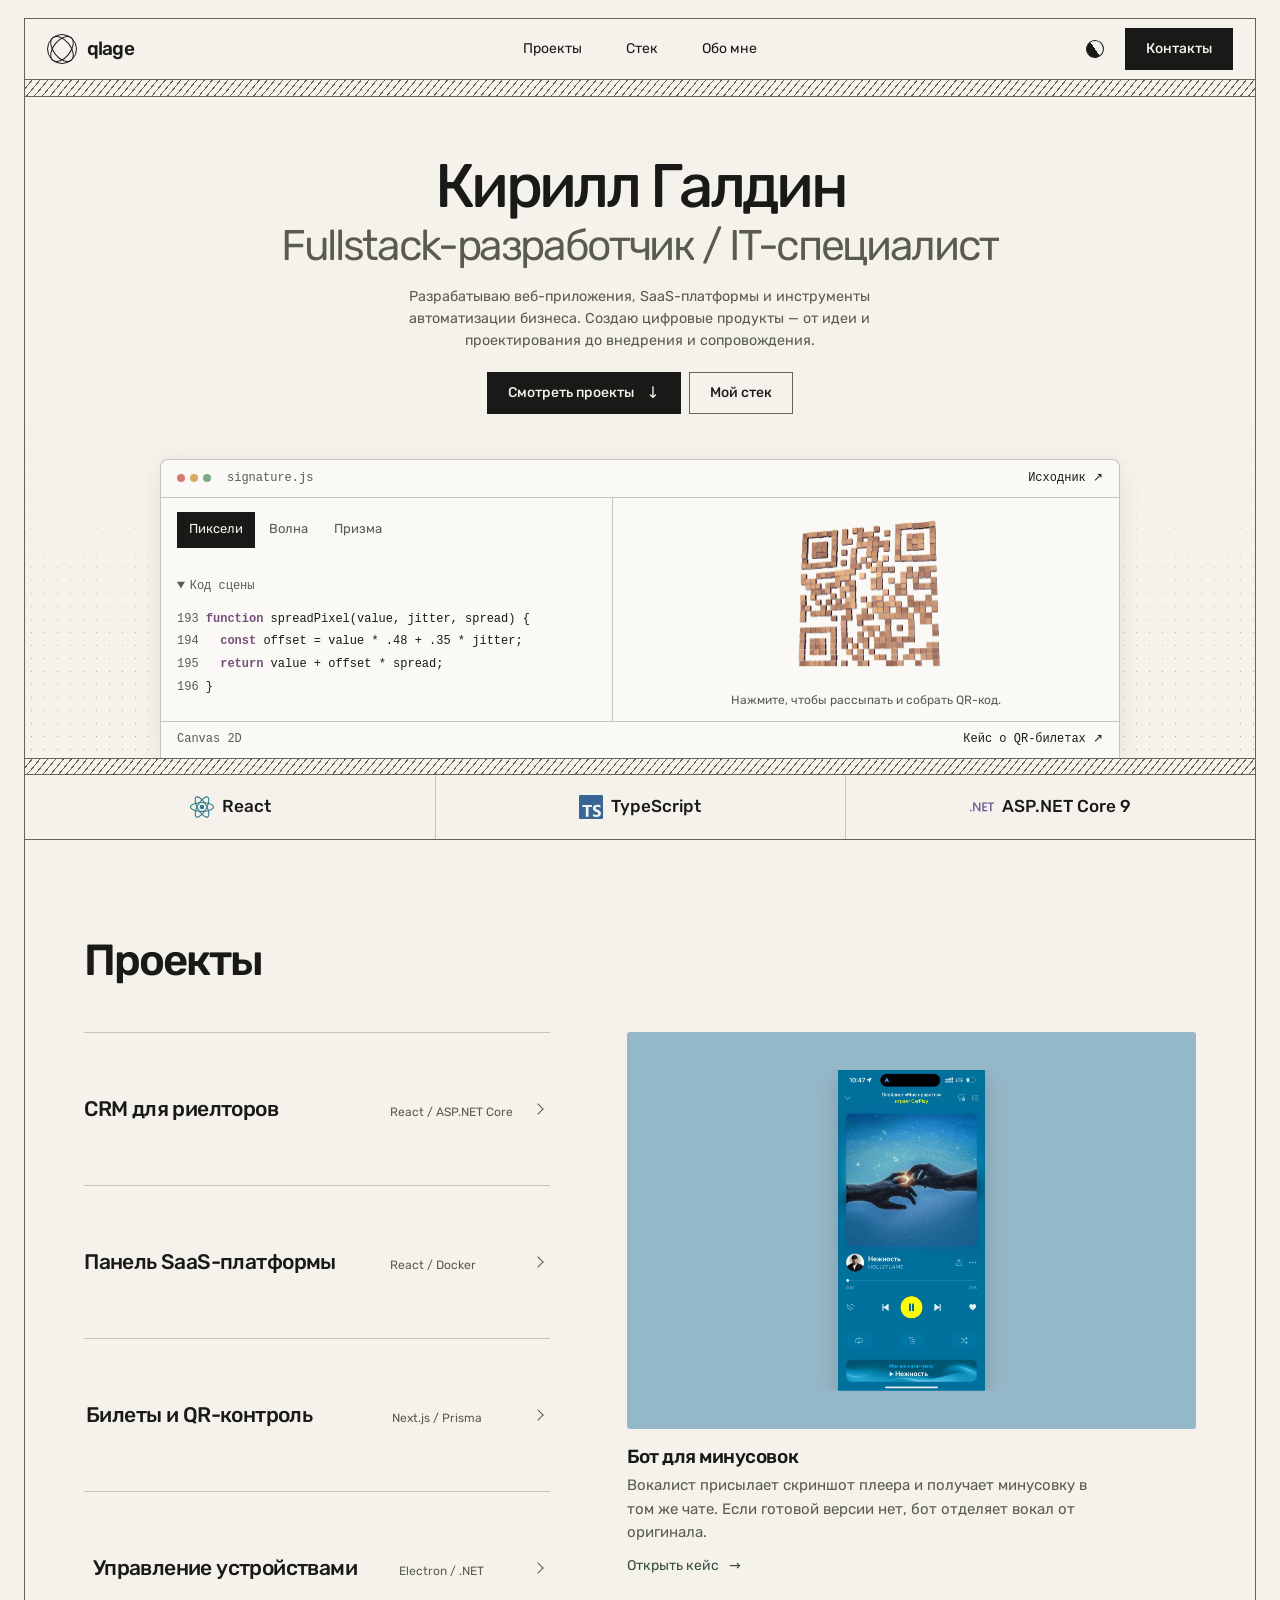
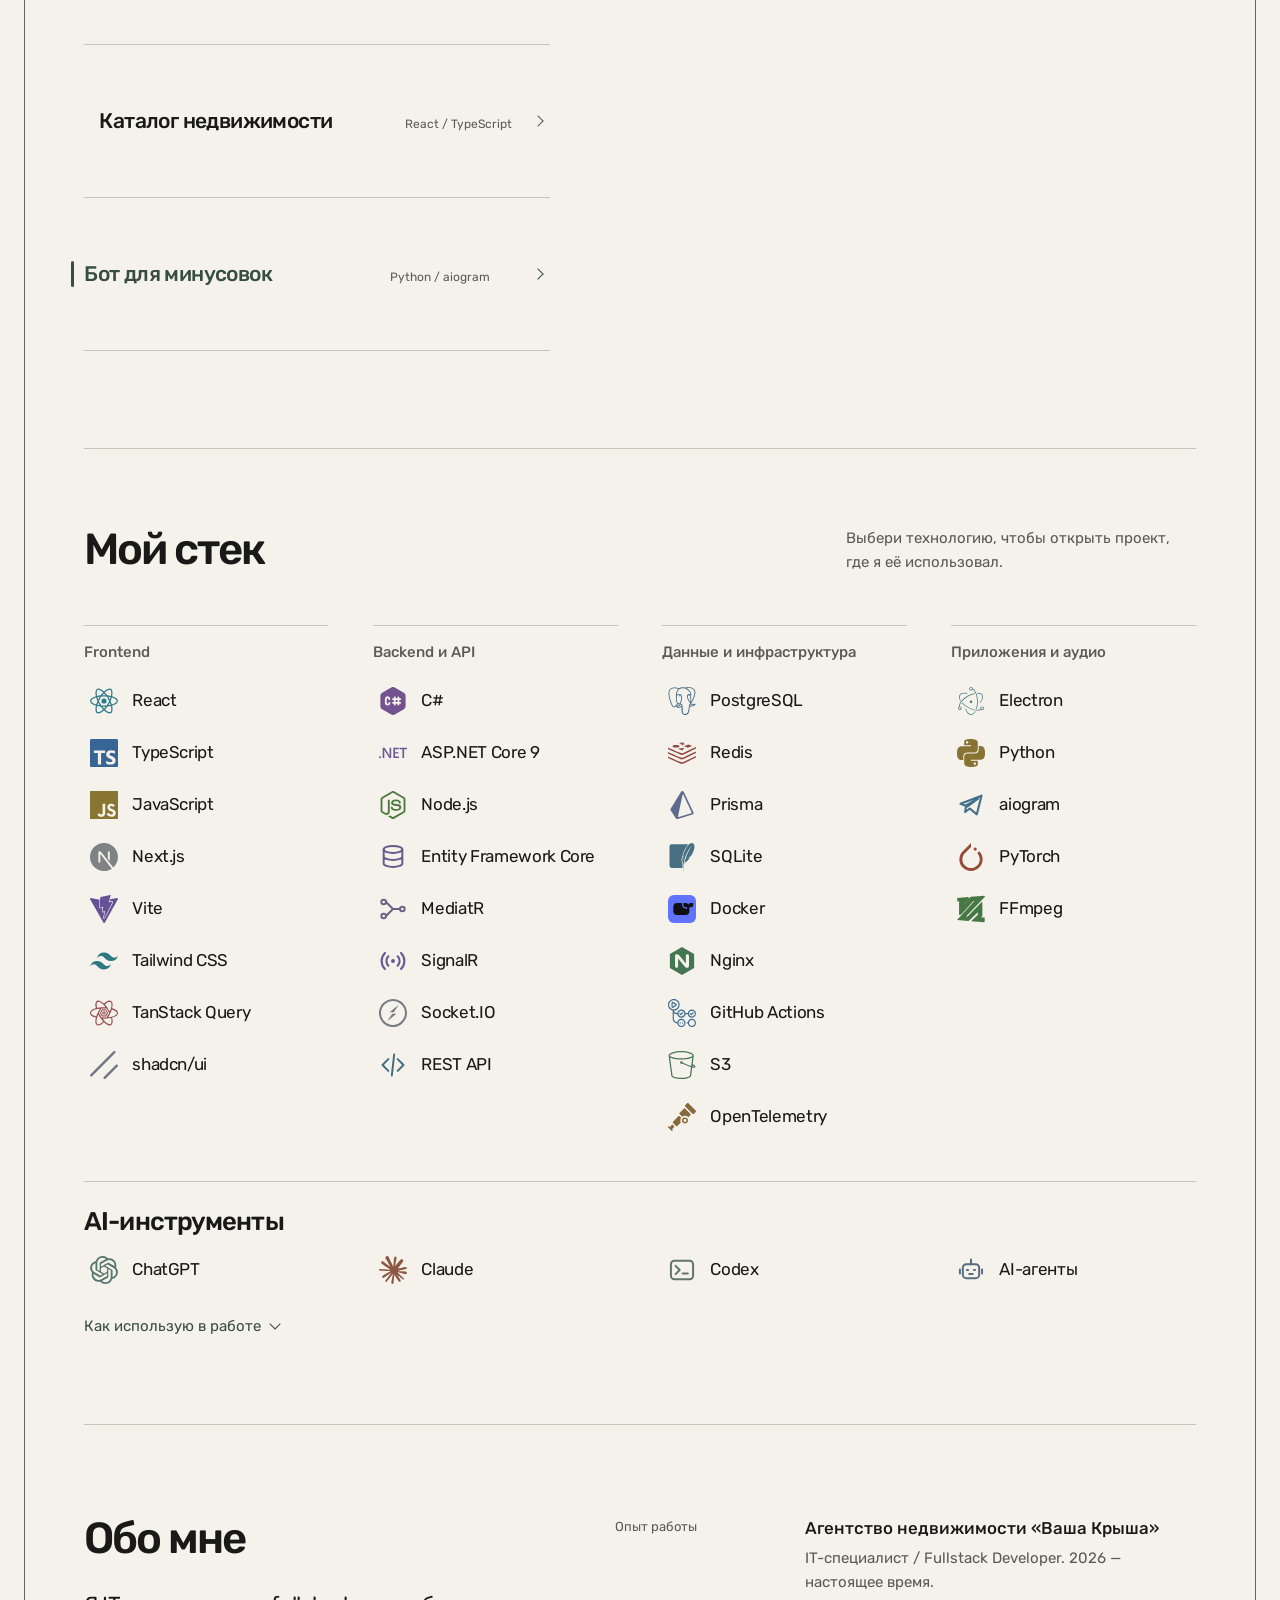
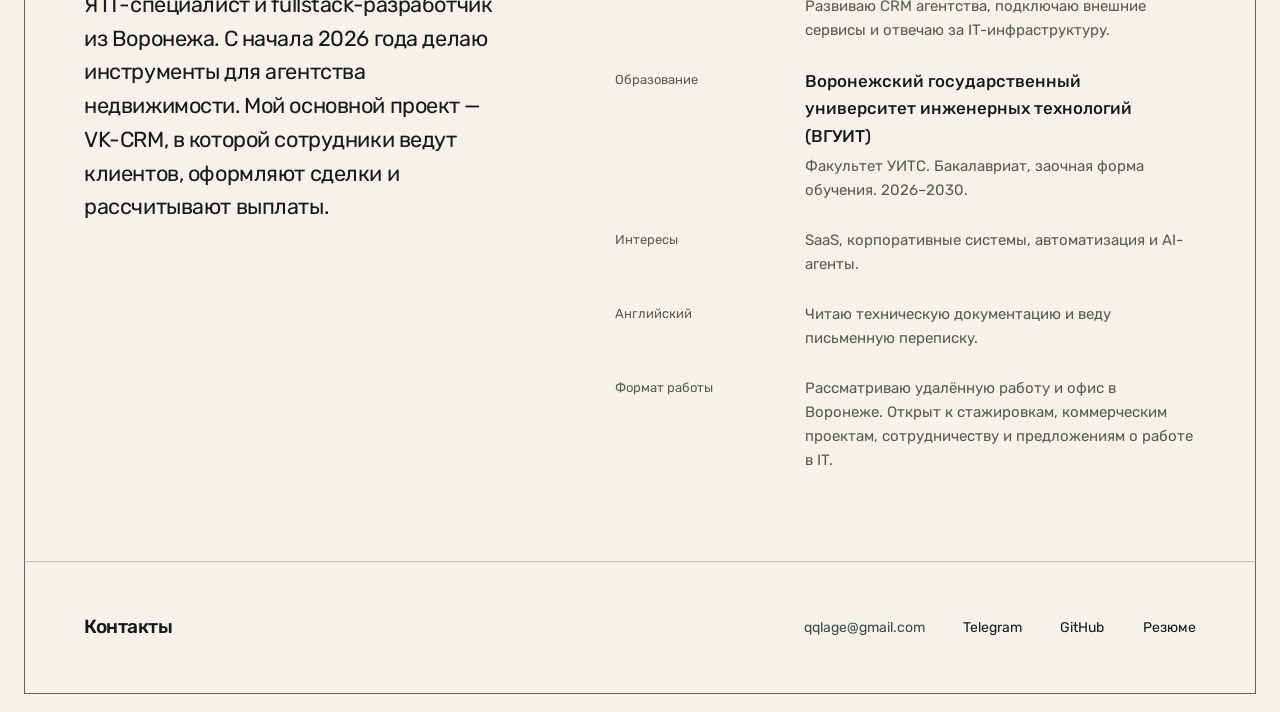
==== index.html @ f6f269d2 "Publish Kirill Galdin's portfolio" ====
<!doctype html>
<html lang="ru">
<head>
  <meta charset="utf-8">
  <meta name="viewport" content="width=device-width,initial-scale=1">
  <meta name="theme-color" content="#f4f2eb">
  <script>try { if (localStorage.getItem('portfolio-theme') === 'dark') document.documentElement.dataset.theme = 'dark'; } catch {}</script>
  <meta name="description" content="Портфолио Кирилла Галдина. Коммерческая SaaS-платформа VK-CRM и ещё пять самостоятельно разработанных проектов.">
  <title>Кирилл Галдин — Fullstack-разработчик / IT-специалист</title>
  <link rel="icon" href="icon.svg?v=13">
  <link rel="preload" href="assets/type/rubik.ttf" as="font" type="font/ttf" crossorigin>
  <link rel="stylesheet" href="design.css?v=27">
  <script defer src="site.js?v=20"></script><script defer src="signature.js?v=10"></script>
</head>
<body data-page="home">
  <a class="skip" href="#main">К содержимому</a>
  <header class="mast wrap">
    <a class="brand" href="index.html" aria-label="На главную — Кирилл Галдин">
      <span class="fold" aria-hidden="true"></span>qlage
    </a>
    <nav aria-label="Основная навигация">
      <a href="#work">Проекты</a>
      <a href="#stack">Стек</a>
      <a href="#resume">Обо мне</a>
    </nav>
    <div class="mast-actions">
      <button class="theme-switch" type="button" aria-label="Тёмная тема" aria-pressed="false" hidden><span aria-hidden="true"></span></button>
      <a class="contact-nav" href="#contact">Контакты</a>
    </div>
  </header>
  <main id="main" class="wrap">
  <header class="portrait">
    <div class="portrait-copy">
      <h1><span class="name-line"><span>Кирилл Галдин</span></span></h1>
      <p class="profession"><span class="title-word">Fullstack-разработчик</span> / <span class="title-word">IT-специалист</span></p>
      <p class="portrait-note">Разрабатываю веб-приложения, SaaS-платформы и инструменты автоматизации бизнеса. Создаю цифровые продукты — от идеи и проектирования до внедрения и сопровождения.</p>
      <div class="intro-links">
        <a class="project-jump" href="#work">Смотреть проекты <span aria-hidden="true">↓</span></a>
        <a class="secondary-jump" href="#stack">Мой стек</a>
      </div>
    </div>
    <div class="scene">
      <div class="editor-bar">
        <span class="window-dots" aria-hidden="true"><i></i><i></i><i></i></span>
        <span class="filename">signature.js</span>
        <a href="signature.js" target="_blank" rel="noopener" aria-label="Открыть исходный файл signature.js в новой вкладке">Исходник ↗</a>
      </div>
      <div class="editor-panes">
        <div class="editor-sidebar">
          <div class="scene-controls" hidden>
            <nav class="scene-options" aria-label="Вариант интерактивной сцены">
              <a href="?scene=pixels" data-scene="pixels">Пиксели</a>
              <a href="?scene=wave" data-scene="wave">Волна</a>
              <a href="?scene=prism" data-scene="prism">Призма</a>
            </nav>
          </div>
          <details class="scene-code"><summary>Код сцены</summary><pre data-fragment="pixels"><code><span class="code-line" data-line="193"><b>function</b> spreadPixel(value, jitter, spread) {</span><span class="code-line" data-line="194">  <b>const</b> offset = value * .48 + .35 * jitter;</span><span class="code-line" data-line="195">  <b>return</b> value + offset * spread;</span><span class="code-line" data-line="196">}</span></code></pre><pre data-fragment="wave" hidden><code><span class="code-line" data-line="110"><b>function</b> waveHeight(u, v, phase) {</span><span class="code-line" data-line="111">  <b>const</b> swell = Math.sin(4.2*u - 2.6*v + phase*5.2);</span><span class="code-line" data-line="112">  <b>const</b> crest = Math.cos(6*u + 2.7*v - phase*3.4);</span><span class="code-line" data-line="113">  <b>return</b> .42*swell + .24*crest*(1-u*u) + u*.1;</span><span class="code-line" data-line="114">}</span></code></pre><pre data-fragment="prism" hidden><code><span class="code-line" data-line="62"><b>function</b> tubeRadius(a, b) {</span><span class="code-line" data-line="63">  <b>const</b> ripple = Math.cos(3 * a + b);</span><span class="code-line" data-line="64">  <b>return</b> .34 + .035 * ripple;</span><span class="code-line" data-line="65">}</span></code></pre></details>
        </div>
        <div class="stage-pane">
          <div class="signature">
            <img class="scene-still" src="assets/pixels-still.png" alt="Пиксельный QR-код профиля qlage на GitHub">
            <canvas tabindex="0" role="group" aria-label="Интерактивный QR-код профиля qlage" aria-describedby="scene-hint scene-keys"></canvas>
          </div>
          <p class="scene-hint" id="scene-hint" hidden aria-live="polite"></p>
          <span class="visually-hidden" id="scene-keys">Стрелки вращают форму. Пробел запускает эффект выбранной сцены. Home возвращает исходный вид.</span>
        </div>
      </div>
      <div class="editor-foot"><span>Canvas 2D</span><a class="scene-case" href="case-forum.html">Кейс о QR-билетах ↗</a></div>
    </div>
    <div class="primary-stack"><ul class="tech-inline" aria-label="Основной стек"><li><svg class="tech-mark" aria-hidden="true" focusable="false" width="24" height="24" xmlns="http://www.w3.org/2000/svg" viewBox="0 0 24 24" fill="#6EDBF3"><path d="M14.23 12.004a2.236 2.236 0 0 1-2.235 2.236 2.236 2.236 0 0 1-2.236-2.236 2.236 2.236 0 0 1 2.235-2.236 2.236 2.236 0 0 1 2.236 2.236zm2.648-10.69c-1.346 0-3.107.96-4.888 2.622-1.78-1.653-3.542-2.602-4.887-2.602-.41 0-.783.093-1.106.278-1.375.793-1.683 3.264-.973 6.365C1.98 8.917 0 10.42 0 12.004c0 1.59 1.99 3.097 5.043 4.03-.704 3.113-.39 5.588.988 6.38.32.187.69.275 1.102.275 1.345 0 3.107-.96 4.888-2.624 1.78 1.654 3.542 2.603 4.887 2.603.41 0 .783-.09 1.106-.275 1.374-.792 1.683-3.263.973-6.365C22.02 15.096 24 13.59 24 12.004c0-1.59-1.99-3.097-5.043-4.032.704-3.11.39-5.587-.988-6.38-.318-.184-.688-.277-1.092-.278zm-.005 1.09v.006c.225 0 .406.044.558.127.666.382.955 1.835.73 3.704-.054.46-.142.945-.25 1.44-.96-.236-2.006-.417-3.107-.534-.66-.905-1.345-1.727-2.035-2.447 1.592-1.48 3.087-2.292 4.105-2.295zm-9.77.02c1.012 0 2.514.808 4.11 2.28-.686.72-1.37 1.537-2.02 2.442-1.107.117-2.154.298-3.113.538-.112-.49-.195-.964-.254-1.42-.23-1.868.054-3.32.714-3.707.19-.09.4-.127.563-.132zm4.882 3.05c.455.468.91.992 1.36 1.564-.44-.02-.89-.034-1.345-.034-.46 0-.915.01-1.36.034.44-.572.895-1.096 1.345-1.565zM12 8.1c.74 0 1.477.034 2.202.093.406.582.802 1.203 1.183 1.86.372.64.71 1.29 1.018 1.946-.308.655-.646 1.31-1.013 1.95-.38.66-.773 1.288-1.18 1.87-.728.063-1.466.098-2.21.098-.74 0-1.477-.035-2.202-.093-.406-.582-.802-1.204-1.183-1.86-.372-.64-.71-1.29-1.018-1.946.303-.657.646-1.313 1.013-1.954.38-.66.773-1.286 1.18-1.868.728-.064 1.466-.098 2.21-.098zm-3.635.254c-.24.377-.48.763-.704 1.16-.225.39-.435.782-.635 1.174-.265-.656-.49-1.31-.676-1.947.64-.15 1.315-.283 2.015-.386zm7.26 0c.695.103 1.365.23 2.006.387-.18.632-.405 1.282-.66 1.933-.2-.39-.41-.783-.64-1.174-.225-.392-.465-.774-.705-1.146zm3.063.675c.484.15.944.317 1.375.498 1.732.74 2.852 1.708 2.852 2.476-.005.768-1.125 1.74-2.857 2.475-.42.18-.88.342-1.355.493-.28-.958-.646-1.956-1.1-2.98.45-1.017.81-2.01 1.085-2.964zm-13.395.004c.278.96.645 1.957 1.1 2.98-.45 1.017-.812 2.01-1.086 2.964-.484-.15-.944-.318-1.37-.5-1.732-.737-2.852-1.706-2.852-2.474 0-.768 1.12-1.742 2.852-2.476.42-.18.88-.342 1.356-.494zm11.678 4.28c.265.657.49 1.312.676 1.948-.64.157-1.316.29-2.016.39.24-.375.48-.762.705-1.158.225-.39.435-.788.636-1.18zm-9.945.02c.2.392.41.783.64 1.175.23.39.465.772.705 1.143-.695-.102-1.365-.23-2.006-.386.18-.63.406-1.282.66-1.933zM17.92 16.32c.112.493.2.968.254 1.423.23 1.868-.054 3.32-.714 3.708-.147.09-.338.128-.563.128-1.012 0-2.514-.807-4.11-2.28.686-.72 1.37-1.536 2.02-2.44 1.107-.118 2.154-.3 3.113-.54zm-11.83.01c.96.234 2.006.415 3.107.532.66.905 1.345 1.727 2.035 2.446-1.595 1.483-3.092 2.295-4.11 2.295-.22-.005-.406-.05-.553-.132-.666-.38-.955-1.834-.73-3.703.054-.46.142-.944.25-1.438zm4.56.64c.44.02.89.034 1.345.034.46 0 .915-.01 1.36-.034-.44.572-.895 1.095-1.345 1.565-.455-.47-.91-.993-1.36-1.565z"/></svg><span class="tech-name">React</span></li><li><svg class="tech-mark" aria-hidden="true" focusable="false" width="24" height="24" xmlns="http://www.w3.org/2000/svg" viewBox="0 0 24 24" fill="#75B8FF"><path d="M1.125 0C.502 0 0 .502 0 1.125v21.75C0 23.498.502 24 1.125 24h21.75c.623 0 1.125-.502 1.125-1.125V1.125C24 .502 23.498 0 22.875 0zm17.363 9.75c.612 0 1.154.037 1.627.111a6.38 6.38 0 0 1 1.306.34v2.458a3.95 3.95 0 0 0-.643-.361 5.093 5.093 0 0 0-.717-.26 5.453 5.453 0 0 0-1.426-.2c-.3 0-.573.028-.819.086a2.1 2.1 0 0 0-.623.242c-.17.104-.3.229-.393.374a.888.888 0 0 0-.14.49c0 .196.053.373.156.529.104.156.252.304.443.444s.423.276.696.41c.273.135.582.274.926.416.47.197.892.407 1.266.628.374.222.695.473.963.753.268.279.472.598.614.957.142.359.214.776.214 1.253 0 .657-.125 1.21-.373 1.656a3.033 3.033 0 0 1-1.012 1.085 4.38 4.38 0 0 1-1.487.596c-.566.12-1.163.18-1.79.18a9.916 9.916 0 0 1-1.84-.164 5.544 5.544 0 0 1-1.512-.493v-2.63a5.033 5.033 0 0 0 3.237 1.2c.333 0 .624-.03.872-.09.249-.06.456-.144.623-.25.166-.108.29-.234.373-.38a1.023 1.023 0 0 0-.074-1.089 2.12 2.12 0 0 0-.537-.5 5.597 5.597 0 0 0-.807-.444 27.72 27.72 0 0 0-1.007-.436c-.918-.383-1.602-.852-2.053-1.405-.45-.553-.676-1.222-.676-2.005 0-.614.123-1.141.369-1.582.246-.441.58-.804 1.004-1.089a4.494 4.494 0 0 1 1.47-.629 7.536 7.536 0 0 1 1.77-.201zm-15.113.188h9.563v2.166H9.506v9.646H6.789v-9.646H3.375z"/></svg><span class="tech-name">Type<wbr>Script</span></li><li><svg class="tech-mark" aria-hidden="true" focusable="false" width="24" height="24" xmlns="http://www.w3.org/2000/svg" viewBox="0 0 24 24" fill="#BEA8FF"><path d="M24 8.77h-2.468v7.565h-1.425V8.77h-2.462V7.53H24zm-6.852 7.565h-4.821V7.53h4.63v1.24h-3.205v2.494h2.953v1.234h-2.953v2.604h3.396zm-6.708 0H8.882L4.78 9.863a2.896 2.896 0 0 1-.258-.51h-.036c.032.189.048.592.048 1.21v5.772H3.157V7.53h1.659l3.965 6.32c.167.261.275.442.323.54h.024c-.04-.233-.06-.629-.06-1.185V7.529h1.372zm-8.703-.693a.868.829 0 0 1-.869.829.868.829 0 0 1-.868-.83.868.829 0 0 1 .868-.828.868.829 0 0 1 .869.829Z"/></svg><span class="tech-name">ASP.NET Core 9</span></li></ul></div>
  </header>

  <section class="collection" id="work" aria-labelledby="catalog-title">
    <h2 id="catalog-title" data-enter="heading">Проекты</h2>
    <div class="project-index">
      <ul class="entries"><li data-enter="project">
      <a class="entry" href="case-crm.html" data-key="crm">
        <span class="entry-thumb theme-crm"><img loading="lazy" src="assets/crm-deals.png" alt=""></span>
        <span class="entry-name"><strong>CRM для риелторов</strong><small>React / ASP.NET Core</small></span>
        <i class="go" aria-hidden="true"></i>
        <span class="entry-result">Около 30 сотрудников ведут клиентов и сделки в CRM. Из более чем 20 рабочих таблиц вне системы остались две.</span>
      </a>
    </li><li data-enter="project">
      <a class="entry" href="case-admin.html" data-key="admin">
        <span class="entry-thumb theme-admin"><img loading="lazy" src="assets/admin-overview.jpg" alt=""></span>
        <span class="entry-name"><strong>Панель SaaS-платформы</strong><small>React / Docker</small></span>
        <i class="go" aria-hidden="true"></i>
        <span class="entry-result">Перевёл агентство с выделенного сервера на общую CRM. У администратора сохранились профиль, права и оформление компании.</span>
      </a>
    </li><li data-enter="project">
      <a class="entry" href="case-forum.html" data-key="forum">
        <span class="entry-thumb theme-forum"><img loading="lazy" src="assets/forum-tickets.jpg" alt=""></span>
        <span class="entry-name"><strong>Билеты и QR-контроль</strong><small>Next.js / Prisma</small></span>
        <i class="go" aria-hidden="true"></i>
        <span class="entry-result">Оплата в существующем магазине даёт гостю QR-билет. При повторном проходе организатор видит, что билет уже использован.</span>
      </a>
    </li><li data-enter="project">
      <a class="entry" href="case-racs.html" data-key="racs">
        <span class="entry-thumb theme-racs"><img loading="lazy" src="assets/racs-dashboard.jpg" alt=""></span>
        <span class="entry-name"><strong>Управление устройствами</strong><small>Electron / .NET</small></span>
        <i class="go" aria-hidden="true"></i>
        <span class="entry-result">Сотруднику подключается общий диск филиала, руководителю — ещё и папка руководителей. Администратор задаёт доступы для всего филиала в одной панели.</span>
      </a>
    </li><li data-enter="project">
      <a class="entry" href="case-estate.html" data-key="estate">
        <span class="entry-thumb theme-estate"><img loading="lazy" src="assets/estate.png" alt=""></span>
        <span class="entry-name"><strong>Каталог недвижимости</strong><small>React / TypeScript</small></span>
        <i class="go" aria-hidden="true"></i>
        <span class="entry-result">Раньше контактная форма не сохраняла обращения. Теперь у агентства есть журнал заявок с сайта, включая те, которые CRM временно не смогла принять.</span>
      </a>
    </li><li data-enter="project">
      <a class="entry" href="case-music.html" data-key="music">
        <span class="entry-thumb theme-music"><img loading="lazy" src="assets/music-input.jpg" alt=""></span>
        <span class="entry-name"><strong>Бот для минусовок</strong><small>Python / aiogram</small></span>
        <i class="go" aria-hidden="true"></i>
        <span class="entry-result">Вокалист присылает скриншот плеера и получает минусовку в том же чате. Если готовой версии нет, бот отделяет вокал от оригинала.</span>
      </a>
    </li></ul>
      <div class="sample-stack" data-enter="preview"><a class="sample theme-crm" data-preview="crm" href="case-crm.html"
            aria-label="Открыть кейс CRM для риелторов">
            <span class="sample-art"><img loading="lazy" src="assets/crm-deals.png" alt="Воронка сделок"></span>
            <strong class="sample-name">CRM для риелторов</strong>
            <span class="sample-caption">Около 30 сотрудников ведут клиентов и сделки в CRM. Из более чем 20 рабочих таблиц вне системы остались две.</span>
            <span class="sample-link">Открыть кейс <span aria-hidden="true">→</span></span>
          </a><a class="sample theme-admin" data-preview="admin" href="case-admin.html"
            aria-label="Открыть кейс Панель SaaS-платформы" hidden>
            <span class="sample-art"><img loading="lazy" src="assets/admin-overview.jpg" alt="Обзор платформы"></span>
            <strong class="sample-name">Панель SaaS-платформы</strong>
            <span class="sample-caption">Перевёл агентство с выделенного сервера на общую CRM. У администратора сохранились профиль, права и оформление компании.</span>
            <span class="sample-link">Открыть кейс <span aria-hidden="true">→</span></span>
          </a><a class="sample theme-forum" data-preview="forum" href="case-forum.html"
            aria-label="Открыть кейс Билеты и QR-контроль" hidden>
            <span class="sample-art"><img loading="lazy" src="assets/forum-tickets.jpg" alt="Список билетов"></span>
            <strong class="sample-name">Билеты и QR-контроль</strong>
            <span class="sample-caption">Оплата в существующем магазине даёт гостю QR-билет. При повторном проходе организатор видит, что билет уже использован.</span>
            <span class="sample-link">Открыть кейс <span aria-hidden="true">→</span></span>
          </a><a class="sample theme-racs" data-preview="racs" href="case-racs.html"
            aria-label="Открыть кейс Управление устройствами" hidden>
            <span class="sample-art"><img loading="lazy" src="assets/racs-dashboard.jpg" alt="Панель устройств"></span>
            <strong class="sample-name">Управление устройствами</strong>
            <span class="sample-caption">Сотруднику подключается общий диск филиала, руководителю — ещё и папка руководителей. Администратор задаёт доступы для всего филиала в одной панели.</span>
            <span class="sample-link">Открыть кейс <span aria-hidden="true">→</span></span>
          </a><a class="sample theme-estate" data-preview="estate" href="case-estate.html"
            aria-label="Открыть кейс Каталог недвижимости" hidden>
            <span class="sample-art"><img loading="lazy" src="assets/estate.png" alt="Главная и каталог"></span>
            <strong class="sample-name">Каталог недвижимости</strong>
            <span class="sample-caption">Раньше контактная форма не сохраняла обращения. Теперь у агентства есть журнал заявок с сайта, включая те, которые CRM временно не смогла принять.</span>
            <span class="sample-link">Открыть кейс <span aria-hidden="true">→</span></span>
          </a><a class="sample theme-music" data-preview="music" href="case-music.html"
            aria-label="Открыть кейс Бот для минусовок" hidden>
            <span class="sample-art"><img loading="lazy" src="assets/music-input.jpg" alt="Исходный скриншот для распознавания трека"></span>
            <strong class="sample-name">Бот для минусовок</strong>
            <span class="sample-caption">Вокалист присылает скриншот плеера и получает минусовку в том же чате. Если готовой версии нет, бот отделяет вокал от оригинала.</span>
            <span class="sample-link">Открыть кейс <span aria-hidden="true">→</span></span>
          </a></div>
    </div>
  </section>
  <section class="stack-section" id="stack" aria-labelledby="stack-title">
      <header class="stack-heading"><h2 id="stack-title" data-enter="heading">Мой стек</h2>
        <p>Выбери технологию, чтобы открыть проект, где я её использовал.</p></header>
      <div class="stack-groups"><div class="stack-group"><h3>Frontend</h3><ul><li><a href="case-crm.html" aria-label="React — CRM для риелторов"><svg class="tech-mark" aria-hidden="true" focusable="false" width="24" height="24" xmlns="http://www.w3.org/2000/svg" viewBox="0 0 24 24" fill="#6EDBF3"><path d="M14.23 12.004a2.236 2.236 0 0 1-2.235 2.236 2.236 2.236 0 0 1-2.236-2.236 2.236 2.236 0 0 1 2.235-2.236 2.236 2.236 0 0 1 2.236 2.236zm2.648-10.69c-1.346 0-3.107.96-4.888 2.622-1.78-1.653-3.542-2.602-4.887-2.602-.41 0-.783.093-1.106.278-1.375.793-1.683 3.264-.973 6.365C1.98 8.917 0 10.42 0 12.004c0 1.59 1.99 3.097 5.043 4.03-.704 3.113-.39 5.588.988 6.38.32.187.69.275 1.102.275 1.345 0 3.107-.96 4.888-2.624 1.78 1.654 3.542 2.603 4.887 2.603.41 0 .783-.09 1.106-.275 1.374-.792 1.683-3.263.973-6.365C22.02 15.096 24 13.59 24 12.004c0-1.59-1.99-3.097-5.043-4.032.704-3.11.39-5.587-.988-6.38-.318-.184-.688-.277-1.092-.278zm-.005 1.09v.006c.225 0 .406.044.558.127.666.382.955 1.835.73 3.704-.054.46-.142.945-.25 1.44-.96-.236-2.006-.417-3.107-.534-.66-.905-1.345-1.727-2.035-2.447 1.592-1.48 3.087-2.292 4.105-2.295zm-9.77.02c1.012 0 2.514.808 4.11 2.28-.686.72-1.37 1.537-2.02 2.442-1.107.117-2.154.298-3.113.538-.112-.49-.195-.964-.254-1.42-.23-1.868.054-3.32.714-3.707.19-.09.4-.127.563-.132zm4.882 3.05c.455.468.91.992 1.36 1.564-.44-.02-.89-.034-1.345-.034-.46 0-.915.01-1.36.034.44-.572.895-1.096 1.345-1.565zM12 8.1c.74 0 1.477.034 2.202.093.406.582.802 1.203 1.183 1.86.372.64.71 1.29 1.018 1.946-.308.655-.646 1.31-1.013 1.95-.38.66-.773 1.288-1.18 1.87-.728.063-1.466.098-2.21.098-.74 0-1.477-.035-2.202-.093-.406-.582-.802-1.204-1.183-1.86-.372-.64-.71-1.29-1.018-1.946.303-.657.646-1.313 1.013-1.954.38-.66.773-1.286 1.18-1.868.728-.064 1.466-.098 2.21-.098zm-3.635.254c-.24.377-.48.763-.704 1.16-.225.39-.435.782-.635 1.174-.265-.656-.49-1.31-.676-1.947.64-.15 1.315-.283 2.015-.386zm7.26 0c.695.103 1.365.23 2.006.387-.18.632-.405 1.282-.66 1.933-.2-.39-.41-.783-.64-1.174-.225-.392-.465-.774-.705-1.146zm3.063.675c.484.15.944.317 1.375.498 1.732.74 2.852 1.708 2.852 2.476-.005.768-1.125 1.74-2.857 2.475-.42.18-.88.342-1.355.493-.28-.958-.646-1.956-1.1-2.98.45-1.017.81-2.01 1.085-2.964zm-13.395.004c.278.96.645 1.957 1.1 2.98-.45 1.017-.812 2.01-1.086 2.964-.484-.15-.944-.318-1.37-.5-1.732-.737-2.852-1.706-2.852-2.474 0-.768 1.12-1.742 2.852-2.476.42-.18.88-.342 1.356-.494zm11.678 4.28c.265.657.49 1.312.676 1.948-.64.157-1.316.29-2.016.39.24-.375.48-.762.705-1.158.225-.39.435-.788.636-1.18zm-9.945.02c.2.392.41.783.64 1.175.23.39.465.772.705 1.143-.695-.102-1.365-.23-2.006-.386.18-.63.406-1.282.66-1.933zM17.92 16.32c.112.493.2.968.254 1.423.23 1.868-.054 3.32-.714 3.708-.147.09-.338.128-.563.128-1.012 0-2.514-.807-4.11-2.28.686-.72 1.37-1.536 2.02-2.44 1.107-.118 2.154-.3 3.113-.54zm-11.83.01c.96.234 2.006.415 3.107.532.66.905 1.345 1.727 2.035 2.446-1.595 1.483-3.092 2.295-4.11 2.295-.22-.005-.406-.05-.553-.132-.666-.38-.955-1.834-.73-3.703.054-.46.142-.944.25-1.438zm4.56.64c.44.02.89.034 1.345.034.46 0 .915-.01 1.36-.034-.44.572-.895 1.095-1.345 1.565-.455-.47-.91-.993-1.36-1.565z"/></svg><span class="tech-name">React</span><span class="tech-example" aria-hidden="true">CRM для риелторов →</span></a></li><li><a href="case-estate.html" aria-label="TypeScript — Каталог недвижимости"><svg class="tech-mark" aria-hidden="true" focusable="false" width="24" height="24" xmlns="http://www.w3.org/2000/svg" viewBox="0 0 24 24" fill="#75B8FF"><path d="M1.125 0C.502 0 0 .502 0 1.125v21.75C0 23.498.502 24 1.125 24h21.75c.623 0 1.125-.502 1.125-1.125V1.125C24 .502 23.498 0 22.875 0zm17.363 9.75c.612 0 1.154.037 1.627.111a6.38 6.38 0 0 1 1.306.34v2.458a3.95 3.95 0 0 0-.643-.361 5.093 5.093 0 0 0-.717-.26 5.453 5.453 0 0 0-1.426-.2c-.3 0-.573.028-.819.086a2.1 2.1 0 0 0-.623.242c-.17.104-.3.229-.393.374a.888.888 0 0 0-.14.49c0 .196.053.373.156.529.104.156.252.304.443.444s.423.276.696.41c.273.135.582.274.926.416.47.197.892.407 1.266.628.374.222.695.473.963.753.268.279.472.598.614.957.142.359.214.776.214 1.253 0 .657-.125 1.21-.373 1.656a3.033 3.033 0 0 1-1.012 1.085 4.38 4.38 0 0 1-1.487.596c-.566.12-1.163.18-1.79.18a9.916 9.916 0 0 1-1.84-.164 5.544 5.544 0 0 1-1.512-.493v-2.63a5.033 5.033 0 0 0 3.237 1.2c.333 0 .624-.03.872-.09.249-.06.456-.144.623-.25.166-.108.29-.234.373-.38a1.023 1.023 0 0 0-.074-1.089 2.12 2.12 0 0 0-.537-.5 5.597 5.597 0 0 0-.807-.444 27.72 27.72 0 0 0-1.007-.436c-.918-.383-1.602-.852-2.053-1.405-.45-.553-.676-1.222-.676-2.005 0-.614.123-1.141.369-1.582.246-.441.58-.804 1.004-1.089a4.494 4.494 0 0 1 1.47-.629 7.536 7.536 0 0 1 1.77-.201zm-15.113.188h9.563v2.166H9.506v9.646H6.789v-9.646H3.375z"/></svg><span class="tech-name">Type<wbr>Script</span><span class="tech-example" aria-hidden="true">Каталог недвижимости →</span></a></li><li><a href="case-estate.html" aria-label="JavaScript — Каталог недвижимости"><svg class="tech-mark" aria-hidden="true" focusable="false" width="24" height="24" xmlns="http://www.w3.org/2000/svg" viewBox="0 0 24 24" fill="#F6D875"><path d="M0 0h24v24H0V0zm22.034 18.276c-.175-1.095-.888-2.015-3.003-2.873-.736-.345-1.554-.585-1.797-1.14-.091-.33-.105-.51-.046-.705.15-.646.915-.84 1.515-.66.39.12.75.42.976.9 1.034-.676 1.034-.676 1.755-1.125-.27-.42-.404-.601-.586-.78-.63-.705-1.469-1.065-2.834-1.034l-.705.089c-.676.165-1.32.525-1.71 1.005-1.14 1.291-.811 3.541.569 4.471 1.365 1.02 3.361 1.244 3.616 2.205.24 1.17-.87 1.545-1.966 1.41-.811-.18-1.26-.586-1.755-1.336l-1.83 1.051c.21.48.45.689.81 1.109 1.74 1.756 6.09 1.666 6.871-1.004.029-.09.24-.705.074-1.65l.046.067zm-8.983-7.245h-2.248c0 1.938-.009 3.864-.009 5.805 0 1.232.063 2.363-.138 2.711-.33.689-1.18.601-1.566.48-.396-.196-.597-.466-.83-.855-.063-.105-.11-.196-.127-.196l-1.825 1.125c.305.63.75 1.172 1.324 1.517.855.51 2.004.675 3.207.405.783-.226 1.458-.691 1.811-1.411.51-.93.402-2.07.397-3.346.012-2.054 0-4.109 0-6.179l.004-.056z"/></svg><span class="tech-name">Java<wbr>Script</span><span class="tech-example" aria-hidden="true">Каталог недвижимости →</span></a></li><li><a href="case-forum.html" aria-label="Next.js — Билеты и QR-контроль"><svg class="tech-mark" aria-hidden="true" focusable="false" width="24" height="24" xmlns="http://www.w3.org/2000/svg" viewBox="0 0 24 24" fill="#ECF1F4"><path d="M18.665 21.978C16.758 23.255 14.465 24 12 24 5.377 24 0 18.623 0 12S5.377 0 12 0s12 5.377 12 12c0 3.583-1.574 6.801-4.067 9.001L9.219 7.2H7.2v9.596h1.615V9.251l9.85 12.727Zm-3.332-8.533 1.6 2.061V7.2h-1.6v6.245Z"/></svg><span class="tech-name">Next.js</span><span class="tech-example" aria-hidden="true">Билеты и QR-контроль →</span></a></li><li><a href="case-estate.html" aria-label="Vite — Каталог недвижимости"><svg class="tech-mark" aria-hidden="true" focusable="false" width="24" height="24" xmlns="http://www.w3.org/2000/svg" viewBox="0 0 24 24" fill="#B69AFF"><path d="m8.286 10.578.512-8.657a.306.306 0 0 1 .247-.282L17.377.006a.306.306 0 0 1 .353.385l-1.558 5.403a.306.306 0 0 0 .352.385l2.388-.46a.306.306 0 0 1 .332.438l-6.79 13.55-.123.19a.294.294 0 0 1-.252.14c-.177 0-.35-.152-.305-.369l1.095-5.301a.306.306 0 0 0-.388-.355l-1.433.435a.306.306 0 0 1-.389-.354l.69-3.375a.306.306 0 0 0-.37-.36l-2.32.536a.306.306 0 0 1-.374-.316zm14.976-7.926L17.284 3.74l-.544 1.887 2.077-.4a.8.8 0 0 1 .84.369.8.8 0 0 1 .034.783L12.9 19.93l-.013.025-.015.023-.122.19a.801.801 0 0 1-.672.37.826.826 0 0 1-.634-.302.8.8 0 0 1-.16-.67l1.029-4.981-1.12.34a.81.81 0 0 1-.86-.262.802.802 0 0 1-.165-.67l.63-3.08-2.027.468a.808.808 0 0 1-.768-.233.81.81 0 0 1-.217-.6l.389-6.57-7.44-1.33a.612.612 0 0 0-.64.906L11.58 23.691a.612.612 0 0 0 1.066-.004l11.26-20.135a.612.612 0 0 0-.644-.9z"/></svg><span class="tech-name">Vite</span><span class="tech-example" aria-hidden="true">Каталог недвижимости →</span></a></li><li><a href="case-estate.html" aria-label="Tailwind CSS — Каталог недвижимости"><svg class="tech-mark" aria-hidden="true" focusable="false" width="24" height="24" xmlns="http://www.w3.org/2000/svg" viewBox="0 0 24 24" fill="#6AD9E6"><path d="M12.001,4.8c-3.2,0-5.2,1.6-6,4.8c1.2-1.6,2.6-2.2,4.2-1.8c0.913,0.228,1.565,0.89,2.288,1.624 C13.666,10.618,15.027,12,18.001,12c3.2,0,5.2-1.6,6-4.8c-1.2,1.6-2.6,2.2-4.2,1.8c-0.913-0.228-1.565-0.89-2.288-1.624 C16.337,6.182,14.976,4.8,12.001,4.8z M6.001,12c-3.2,0-5.2,1.6-6,4.8c1.2-1.6,2.6-2.2,4.2-1.8c0.913,0.228,1.565,0.89,2.288,1.624 c1.177,1.194,2.538,2.576,5.512,2.576c3.2,0,5.2-1.6,6-4.8c-1.2,1.6-2.6,2.2-4.2,1.8c-0.913-0.228-1.565-0.89-2.288-1.624 C10.337,13.382,8.976,12,6.001,12z"/></svg><span class="tech-name">Tailwind CSS</span><span class="tech-example" aria-hidden="true">Каталог недвижимости →</span></a></li><li><a href="case-crm.html" aria-label="TanStack Query — CRM для риелторов"><svg class="tech-mark" aria-hidden="true" focusable="false" width="24" height="24" xmlns="http://www.w3.org/2000/svg" viewBox="0 0 24 24" fill="#FF9294"><path d="M6.9297 13.6875c.164-.0938.375-.0352.4687.1328l.0625.1055c.4805.8515.9805 1.6601 1.5 2.4258.6133.9023 1.3047 1.8164 2.0743 2.7421a.3455.3455 0 0 1-.0391.4844l-.0742.0664c-2.543 2.2227-4.1914 2.664-4.9532 1.332-.746-1.3046-.4765-3.6718.8086-7.1093a.3437.3437 0 0 1 .1524-.1797ZM17.75 16.3008c.1836-.0313.3594.086.3945.2695l.0196.1016c.6289 3.2851.1875 4.9297-1.3243 4.9297-1.4804 0-3.3593-1.4024-5.6484-4.2032a.3271.3271 0 0 1-.0742-.2226c0-.1875.1562-.3399.3437-.3399h.1211a32.9838 32.9838 0 0 0 2.8086-.0976c1.0703-.086 2.1914-.2305 3.3594-.4375zm.871-6.9766a.3528.3528 0 0 1 .4454-.211l.1016.0352c3.2617 1.1094 4.5039 2.332 3.7187 3.6641-.7656 1.3047-2.9922 2.254-6.6836 2.8477-.082.0117-.168-.004-.2383-.047-.168-.0976-.2265-.3085-.125-.4765l.0625-.1054c.504-.8438.957-1.6836 1.3672-2.5235.4766-.9883.9297-2.0508 1.3516-3.1836zM7.797 8.3398c.082-.0117.168.004.2383.047.168.0976.2265.3085.125.4765l-.0625.1054a34.0882 34.0882 0 0 0-1.3672 2.5235c-.4766.9883-.9297 2.0508-1.3516 3.1836a.3528.3528 0 0 1-.4453.211l-.1016-.0352c-3.2617-1.1094-4.5039-2.332-3.7187-3.6641.7656-1.3047 2.9922-2.254 6.6836-2.8477Zm5.2812-3.9843c2.543-2.2227 4.1914-2.664 4.9532-1.332.746 1.3046.4765 3.6718-.8086 7.1093a.3436.3436 0 0 1-.1524.1797c-.164.0938-.375.0352-.4687-.1328l-.0625-.1055c-.4805-.8515-.9805-1.6601-1.5-2.4258-.6133-.9023-1.3047-1.8164-2.0743-2.7421a.3455.3455 0 0 1 .0391-.4844Zm-5.793-2.082c1.4805 0 3.3633 1.4023 5.6485 4.203a.3488.3488 0 0 1 .0781.2188c-.0039.1914-.1562.3438-.3476.3438l-.1172-.004a34.5835 34.5835 0 0 0-2.8086.1016c-1.0742.086-2.1953.2305-3.3633.4375a.343.343 0 0 1-.3945-.2734l-.0196-.0977c-.629-3.2851-.1876-4.9297 1.3242-4.9297Zm2.8711 5.8124h3.6875a.638.638 0 0 1 .5508.3164l1.8477 3.2188a.6437.6437 0 0 1 0 .6289l-1.8477 3.2227a.638.638 0 0 1-.5507.3164h-3.6875c-.2266 0-.4375-.1211-.547-.3164L7.7579 12.25a.6437.6437 0 0 1 0-.629l1.8516-3.2187c.1093-.1953.3203-.3164.5468-.3164Zm3.2305.793a.638.638 0 0 1 .5508.3164l1.3906 2.4258a.6437.6437 0 0 1 0 .6289l-1.3906 2.4297a.638.638 0 0 1-.5508.3164h-2.7734c-.2266 0-.4375-.1211-.5469-.3164L8.672 12.25a.6437.6437 0 0 1 0-.629l1.3945-2.4257c.1094-.1953.3203-.3164.5469-.3164Zm-.4922.8672h-1.789c-.2266 0-.4336.1172-.547.3164l-.8983 1.5586a.6437.6437 0 0 0 0 .6289l.8984 1.5625a.6317.6317 0 0 0 .5469.3164h1.789a.6317.6317 0 0 0 .547-.3164l.8983-1.5625a.6437.6437 0 0 0 0-.629l-.8984-1.5585c-.1133-.1992-.3203-.3164-.5469-.3164Zm-.4765.8281c.2265 0 .4375.1211.5468.3164l.422.7305c.1132.1953.1132.4375 0 .6289l-.422.7344c-.1093.1953-.3203.3164-.5468.3164h-.836a.6317.6317 0 0 1-.5468-.3164l-.422-.7344c-.1132-.1914-.1132-.4336 0-.629l.422-.7304a.6317.6317 0 0 1 .5468-.3164zm-.418.8164a.548.548 0 0 0-.4727.2735c-.0976.168-.0976.375 0 .5468a.5444.5444 0 0 0 .4727.2696.5444.5444 0 0 0 .4727-.2696c.0976-.1718.0976-.3789 0-.5468A.548.548 0 0 0 12 11.3906Zm-4.4219.5469h.9805M18.9805 7.75c.3906-1.8945.4765-3.3438.2226-4.3984-.1484-.629-.4218-1.1368-.8398-1.5078-.4414-.3907-1-.582-1.625-.582-1.0352 0-2.1211.4726-3.2813 1.3671-.4726.3633-.9648.8047-1.4726 1.3164-.043-.0508-.086-.1015-.1367-.1445-1.4454-1.2852-2.6602-2.082-3.6993-2.3906-.6171-.1836-1.1953-.1993-1.7226-.0235-.5586.1875-1.004.5742-1.3164 1.1172-.5156.8945-.6524 2.0742-.461 3.5274.0782.5898.2149 1.2343.4024 1.9335a1.1187 1.1187 0 0 0-.2149.047C3.008 8.621 1.711 9.2694.9258 10.0155c-.4649.4414-.7695.9375-.8828 1.4805-.1133.5781 0 1.1562.3125 1.6992.5156.8945 1.4648 1.5977 2.8164 2.1563.543.2226 1.1562.4257 1.8437.6093a1.0227 1.0227 0 0 0-.0703.2266c-.3906 1.8906-.4765 3.3438-.2226 4.3945.1484.629.4257 1.1407.8398 1.5078.4414.3907 1 .582 1.625.582 1.0352 0 2.121-.4726 3.2813-1.3632.4765-.3711.9726-.8164 1.4882-1.336a1.2 1.2 0 0 0 .1953.2266c1.4454 1.2852 2.6602 2.082 3.6993 2.3906.6172.1836 1.1953.1993 1.7226.0235.5586-.1875 1.004-.5742 1.3164-1.1172.5157-.8945.6524-2.0742.461-3.5273-.082-.6133-.2227-1.2813-.4258-2.0118a1.2248 1.2248 0 0 0 .2383-.0468c1.828-.6094 3.125-1.2578 3.9101-2.004.4649-.4413.7696-.9374.8828-1.4804.1133-.5781 0-1.1563-.3125-1.6992-.5156-.8946-1.4648-1.5977-2.8164-2.1563-.5586-.2304-1.1953-.4414-1.9062-.625a.8647.8647 0 0 0 .0586-.1953z"/></svg><span class="tech-name">Tan<wbr>Stack Query</span><span class="tech-example" aria-hidden="true">CRM для риелторов →</span></a></li><li><a href="case-crm.html" aria-label="shadcn/ui — CRM для риелторов"><svg class="tech-mark" aria-hidden="true" focusable="false" width="24" height="24" xmlns="http://www.w3.org/2000/svg" viewBox="0 0 24 24" fill="#D5DCF3"><path d="M22.219 11.784 11.784 22.219c-.407.407-.407 1.068 0 1.476.407.407 1.068.407 1.476 0L23.695 13.26c.407-.408.407-1.069 0-1.476-.408-.407-1.069-.407-1.476 0ZM20.132.305.305 20.132c-.407.407-.407 1.068 0 1.476.408.407 1.069.407 1.476 0L21.608 1.781c.407-.407.407-1.068 0-1.476-.408-.407-1.069-.407-1.476 0Z"/></svg><span class="tech-name">shadcn/ui</span><span class="tech-example" aria-hidden="true">CRM для риелторов →</span></a></li></ul></div><div class="stack-group"><h3>Backend и API</h3><ul><li><a href="case-racs.html" aria-label="C# — Управление устройствами"><svg class="tech-mark" aria-hidden="true" focusable="false" width="24" height="24" xmlns="http://www.w3.org/2000/svg" viewBox="0 0 24 24" fill="#CE9AF6"><path d="M1.194 7.543v8.913c0 1.103.588 2.122 1.544 2.674l7.718 4.456a3.086 3.086 0 0 0 3.088 0l7.718-4.456a3.087 3.087 0 0 0 1.544-2.674V7.543a3.084 3.084 0 0 0-1.544-2.673L13.544.414a3.086 3.086 0 0 0-3.088 0L2.738 4.87a3.085 3.085 0 0 0-1.544 2.673Zm5.403 2.914v3.087a.77.77 0 0 0 .772.772.773.773 0 0 0 .772-.772.773.773 0 0 1 1.317-.546.775.775 0 0 1 .226.546 2.314 2.314 0 1 1-4.631 0v-3.087c0-.615.244-1.203.679-1.637a2.312 2.312 0 0 1 3.274 0c.434.434.678 1.023.678 1.637a.769.769 0 0 1-.226.545.767.767 0 0 1-1.091 0 .77.77 0 0 1-.226-.545.77.77 0 0 0-.772-.772.771.771 0 0 0-.772.772Zm12.35 3.087a.77.77 0 0 1-.772.772h-.772v.772a.773.773 0 0 1-1.544 0v-.772h-1.544v.772a.773.773 0 0 1-1.317.546.775.775 0 0 1-.226-.546v-.772H12a.771.771 0 1 1 0-1.544h.772v-1.543H12a.77.77 0 1 1 0-1.544h.772v-.772a.773.773 0 0 1 1.317-.546.775.775 0 0 1 .226.546v.772h1.544v-.772a.773.773 0 0 1 1.544 0v.772h.772a.772.772 0 0 1 0 1.544h-.772v1.543h.772a.776.776 0 0 1 .772.772Zm-3.088-2.315h-1.544v1.543h1.544v-1.543Z"/></svg><span class="tech-name">C#</span><span class="tech-example" aria-hidden="true">Управление устройствами →</span></a></li><li><a href="case-crm.html" aria-label="ASP.NET Core 9 — CRM для риелторов"><svg class="tech-mark" aria-hidden="true" focusable="false" width="24" height="24" xmlns="http://www.w3.org/2000/svg" viewBox="0 0 24 24" fill="#BEA8FF"><path d="M24 8.77h-2.468v7.565h-1.425V8.77h-2.462V7.53H24zm-6.852 7.565h-4.821V7.53h4.63v1.24h-3.205v2.494h2.953v1.234h-2.953v2.604h3.396zm-6.708 0H8.882L4.78 9.863a2.896 2.896 0 0 1-.258-.51h-.036c.032.189.048.592.048 1.21v5.772H3.157V7.53h1.659l3.965 6.32c.167.261.275.442.323.54h.024c-.04-.233-.06-.629-.06-1.185V7.529h1.372zm-8.703-.693a.868.829 0 0 1-.869.829.868.829 0 0 1-.868-.83.868.829 0 0 1 .868-.828.868.829 0 0 1 .869.829Z"/></svg><span class="tech-name">ASP.NET Core 9</span><span class="tech-example" aria-hidden="true">CRM для риелторов →</span></a></li><li><a href="case-estate.html" aria-label="Node.js — Каталог недвижимости"><svg class="tech-mark" aria-hidden="true" focusable="false" width="24" height="24" xmlns="http://www.w3.org/2000/svg" viewBox="0 0 24 24" fill="#98D981"><path d="M11.998,24c-0.321,0-0.641-0.084-0.922-0.247l-2.936-1.737c-0.438-0.245-0.224-0.332-0.08-0.383 c0.585-0.203,0.703-0.25,1.328-0.604c0.065-0.037,0.151-0.023,0.218,0.017l2.256,1.339c0.082,0.045,0.197,0.045,0.272,0l8.795-5.076 c0.082-0.047,0.134-0.141,0.134-0.238V6.921c0-0.099-0.053-0.192-0.137-0.242l-8.791-5.072c-0.081-0.047-0.189-0.047-0.271,0 L3.075,6.68C2.99,6.729,2.936,6.825,2.936,6.921v10.15c0,0.097,0.054,0.189,0.139,0.235l2.409,1.392 c1.307,0.654,2.108-0.116,2.108-0.89V7.787c0-0.142,0.114-0.253,0.256-0.253h1.115c0.139,0,0.255,0.112,0.255,0.253v10.021 c0,1.745-0.95,2.745-2.604,2.745c-0.508,0-0.909,0-2.026-0.551L2.28,18.675c-0.57-0.329-0.922-0.945-0.922-1.604V6.921 c0-0.659,0.353-1.275,0.922-1.603l8.795-5.082c0.557-0.315,1.296-0.315,1.848,0l8.794,5.082c0.57,0.329,0.924,0.944,0.924,1.603 v10.15c0,0.659-0.354,1.273-0.924,1.604l-8.794,5.078C12.643,23.916,12.324,24,11.998,24z M19.099,13.993 c0-1.9-1.284-2.406-3.987-2.763c-2.731-0.361-3.009-0.548-3.009-1.187c0-0.528,0.235-1.233,2.258-1.233 c1.807,0,2.473,0.389,2.747,1.607c0.024,0.115,0.129,0.199,0.247,0.199h1.141c0.071,0,0.138-0.031,0.186-0.081 c0.048-0.054,0.074-0.123,0.067-0.196c-0.177-2.098-1.571-3.076-4.388-3.076c-2.508,0-4.004,1.058-4.004,2.833 c0,1.925,1.488,2.457,3.895,2.695c2.88,0.282,3.103,0.703,3.103,1.269c0,0.983-0.789,1.402-2.642,1.402 c-2.327,0-2.839-0.584-3.011-1.742c-0.02-0.124-0.126-0.215-0.253-0.215h-1.137c-0.141,0-0.254,0.112-0.254,0.253 c0,1.482,0.806,3.248,4.655,3.248C17.501,17.007,19.099,15.91,19.099,13.993z"/></svg><span class="tech-name">Node.js</span><span class="tech-example" aria-hidden="true">Каталог недвижимости →</span></a></li><li><a href="case-admin.html" aria-label="Entity Framework Core — Панель SaaS-платформы"><svg class="tech-mark" aria-hidden="true" focusable="false" width="24" height="24" xmlns="http://www.w3.org/2000/svg" viewBox="0 0 24 24" stroke="#BBACF1" stroke-width="1.7" fill="none" stroke-linecap="round" stroke-linejoin="round"><ellipse cx="12" cy="5.5" rx="8" ry="3"/><path d="M4 5.5v6c0 1.7 3.6 3 8 3s8-1.3 8-3v-6m-16 6v6c0 1.7 3.6 3 8 3s8-1.3 8-3v-6"/></svg><span class="tech-name">Entity Framework Core</span><span class="tech-example" aria-hidden="true">Панель SaaS-платформы →</span></a></li><li><a href="case-crm.html" aria-label="MediatR — CRM для риелторов"><svg class="tech-mark" aria-hidden="true" focusable="false" width="24" height="24" xmlns="http://www.w3.org/2000/svg" viewBox="0 0 24 24" stroke="#C6B6ED" stroke-width="1.7" fill="none" stroke-linecap="round" stroke-linejoin="round"><circle cx="4" cy="6" r="2"/><circle cx="4" cy="18" r="2"/><circle cx="20" cy="12" r="2"/><path d="m6 6 6 6-6 6m6-6h6"/></svg><span class="tech-name">Mediat<wbr>R</span><span class="tech-example" aria-hidden="true">CRM для риелторов →</span></a></li><li><a href="case-crm.html" aria-label="SignalR — CRM для риелторов"><svg class="tech-mark" aria-hidden="true" focusable="false" width="24" height="24" xmlns="http://www.w3.org/2000/svg" viewBox="0 0 24 24" color="#BCA8FF" fill="none" stroke="currentColor" stroke-width="1.8" stroke-linecap="round" stroke-linejoin="round"><path d="M5.1 5.1a9.8 9.8 0 0 0 0 13.8m13.8-13.8a9.8 9.8 0 0 1 0 13.8M8 8a5.7 5.7 0 0 0 0 8m8-8a5.7 5.7 0 0 1 0 8"/><circle cx="12" cy="12" r="1.7" fill="currentColor" stroke="none"/></svg><span class="tech-name">Signal<wbr>R</span><span class="tech-example" aria-hidden="true">CRM для риелторов →</span></a></li><li><a href="case-racs.html" aria-label="Socket.IO — Управление устройствами"><svg class="tech-mark" aria-hidden="true" focusable="false" width="24" height="24" xmlns="http://www.w3.org/2000/svg" viewBox="0 0 24 24" fill="#DFE4EC"><path d="M11.9362.0137a12.1694 12.1694 0 00-2.9748.378C4.2816 1.5547.5678 5.7944.0918 10.6012c-.59 4.5488 1.7079 9.2856 5.6437 11.6345 3.8608 2.4179 9.0926 2.3199 12.8734-.223 3.3969-2.206 5.5118-6.2277 5.3858-10.2845-.058-4.0159-2.31-7.9167-5.7588-9.9796C16.354.5876 14.1431.0047 11.9362.0137zm-.063 1.696c4.9448-.007 9.7886 3.8137 10.2815 8.9245.945 5.6597-3.7528 11.4125-9.4875 11.5795-5.4538.544-10.7245-4.0798-10.8795-9.5566-.407-4.4338 2.5159-8.8346 6.6977-10.2995a9.1126 9.1126 0 013.3878-.647zm5.0908 3.2248c-2.6869 2.0849-5.2598 4.3078-7.8886 6.4567 1.2029.017 2.4118.016 3.6208.01 1.41-2.165 2.8589-4.3008 4.2678-6.4667zm-5.6647 7.6536c-1.41 2.166-2.86 4.3088-4.2699 6.4737 2.693-2.0799 5.2548-4.3198 7.9017-6.4557a255.4132 255.4132 0 00-3.6318-.018z"/></svg><span class="tech-name">Socket.IO</span><span class="tech-example" aria-hidden="true">Управление устройствами →</span></a></li><li><a href="case-estate.html" aria-label="REST API — Каталог недвижимости"><svg class="tech-mark" aria-hidden="true" focusable="false" width="24" height="24" xmlns="http://www.w3.org/2000/svg" viewBox="0 0 24 24" stroke="#86C8DF" stroke-width="1.7" fill="none" stroke-linecap="round" stroke-linejoin="round"><path d="M8 7 3 12l5 5m8-10 5 5-5 5m-3-14-2 18"/></svg><span class="tech-name">REST API</span><span class="tech-example" aria-hidden="true">Каталог недвижимости →</span></a></li></ul></div><div class="stack-group"><h3>Данные и инфраструктура</h3><ul><li><a href="case-crm.html" aria-label="PostgreSQL — CRM для риелторов"><svg class="tech-mark" aria-hidden="true" focusable="false" width="24" height="24" xmlns="http://www.w3.org/2000/svg" viewBox="0 0 24 24" fill="#82BCE5"><path d="M23.5594 14.7228a.5269.5269 0 0 0-.0563-.1191c-.139-.2632-.4768-.3418-1.0074-.2321-1.6533.3411-2.2935.1312-2.5256-.0191 1.342-2.0482 2.445-4.522 3.0411-6.8297.2714-1.0507.7982-3.5237.1222-4.7316a1.5641 1.5641 0 0 0-.1509-.235C21.6931.9086 19.8007.0248 17.5099.0005c-1.4947-.0158-2.7705.3461-3.1161.4794a9.449 9.449 0 0 0-.5159-.0816 8.044 8.044 0 0 0-1.3114-.1278c-1.1822-.0184-2.2038.2642-3.0498.8406-.8573-.3211-4.7888-1.645-7.2219.0788C.9359 2.1526.3086 3.8733.4302 6.3043c.0409.818.5069 3.334 1.2423 5.7436.4598 1.5065.9387 2.7019 1.4334 3.582.553.9942 1.1259 1.5933 1.7143 1.7895.4474.1491 1.1327.1441 1.8581-.7279.8012-.9635 1.5903-1.8258 1.9446-2.2069.4351.2355.9064.3625 1.39.3772a.0569.0569 0 0 0 .0004.0041 11.0312 11.0312 0 0 0-.2472.3054c-.3389.4302-.4094.5197-1.5002.7443-.3102.064-1.1344.2339-1.1464.8115-.0025.1224.0329.2309.0919.3268.2269.4231.9216.6097 1.015.6331 1.3345.3335 2.5044.092 3.3714-.6787-.017 2.231.0775 4.4174.3454 5.0874.2212.5529.7618 1.9045 2.4692 1.9043.2505 0 .5263-.0291.8296-.0941 1.7819-.3821 2.5557-1.1696 2.855-2.9059.1503-.8707.4016-2.8753.5388-4.1012.0169-.0703.0357-.1207.057-.1362.0007-.0005.0697-.0471.4272.0307a.3673.3673 0 0 0 .0443.0068l.2539.0223.0149.001c.8468.0384 1.9114-.1426 2.5312-.4308.6438-.2988 1.8057-1.0323 1.5951-1.6698zM2.371 11.8765c-.7435-2.4358-1.1779-4.8851-1.2123-5.5719-.1086-2.1714.4171-3.6829 1.5623-4.4927 1.8367-1.2986 4.8398-.5408 6.108-.13-.0032.0032-.0066.0061-.0098.0094-2.0238 2.044-1.9758 5.536-1.9708 5.7495-.0002.0823.0066.1989.0162.3593.0348.5873.0996 1.6804-.0735 2.9184-.1609 1.1504.1937 2.2764.9728 3.0892.0806.0841.1648.1631.2518.2374-.3468.3714-1.1004 1.1926-1.9025 2.1576-.5677.6825-.9597.5517-1.0886.5087-.3919-.1307-.813-.5871-1.2381-1.3223-.4796-.839-.9635-2.0317-1.4155-3.5126zm6.0072 5.0871c-.1711-.0428-.3271-.1132-.4322-.1772.0889-.0394.2374-.0902.4833-.1409 1.2833-.2641 1.4815-.4506 1.9143-1.0002.0992-.126.2116-.2687.3673-.4426a.3549.3549 0 0 0 .0737-.1298c.1708-.1513.2724-.1099.4369-.0417.156.0646.3078.26.3695.4752.0291.1016.0619.2945-.0452.4444-.9043 1.2658-2.2216 1.2494-3.1676 1.0128zm2.094-3.988-.0525.141c-.133.3566-.2567.6881-.3334 1.003-.6674-.0021-1.3168-.2872-1.8105-.8024-.6279-.6551-.9131-1.5664-.7825-2.5004.1828-1.3079.1153-2.4468.079-3.0586-.005-.0857-.0095-.1607-.0122-.2199.2957-.2621 1.6659-.9962 2.6429-.7724.4459.1022.7176.4057.8305.928.5846 2.7038.0774 3.8307-.3302 4.7363-.084.1866-.1633.3629-.2311.5454zm7.3637 4.5725c-.0169.1768-.0358.376-.0618.5959l-.146.4383a.3547.3547 0 0 0-.0182.1077c-.0059.4747-.054.6489-.115.8693-.0634.2292-.1353.4891-.1794 1.0575-.11 1.4143-.8782 2.2267-2.4172 2.5565-1.5155.3251-1.7843-.4968-2.0212-1.2217a6.5824 6.5824 0 0 0-.0769-.2266c-.2154-.5858-.1911-1.4119-.1574-2.5551.0165-.5612-.0249-1.9013-.3302-2.6462.0044-.2932.0106-.5909.019-.8918a.3529.3529 0 0 0-.0153-.1126 1.4927 1.4927 0 0 0-.0439-.208c-.1226-.4283-.4213-.7866-.7797-.9351-.1424-.059-.4038-.1672-.7178-.0869.067-.276.1831-.5875.309-.9249l.0529-.142c.0595-.16.134-.3257.213-.5012.4265-.9476 1.0106-2.2453.3766-5.1772-.2374-1.0981-1.0304-1.6343-2.2324-1.5098-.7207.0746-1.3799.3654-1.7088.5321a5.6716 5.6716 0 0 0-.1958.1041c.0918-1.1064.4386-3.1741 1.7357-4.4823a4.0306 4.0306 0 0 1 .3033-.276.3532.3532 0 0 0 .1447-.0644c.7524-.5706 1.6945-.8506 2.802-.8325.4091.0067.8017.0339 1.1742.081 1.939.3544 3.2439 1.4468 4.0359 2.3827.8143.9623 1.2552 1.9315 1.4312 2.4543-1.3232-.1346-2.2234.1268-2.6797.779-.9926 1.4189.543 4.1729 1.2811 5.4964.1353.2426.2522.4522.2889.5413.2403.5825.5515.9713.7787 1.2552.0696.087.1372.1714.1885.245-.4008.1155-1.1208.3825-1.0552 1.717-.0123.1563-.0423.4469-.0834.8148-.0461.2077-.0702.4603-.0994.7662zm.8905-1.6211c-.0405-.8316.2691-.9185.5967-1.0105a2.8566 2.8566 0 0 0 .135-.0406 1.202 1.202 0 0 0 .1342.103c.5703.3765 1.5823.4213 3.0068.1344-.2016.1769-.5189.3994-.9533.6011-.4098.1903-1.0957.333-1.7473.3636-.7197.0336-1.0859-.0807-1.1721-.151zm.5695-9.2712c-.0059.3508-.0542.6692-.1054 1.0017-.055.3576-.112.7274-.1264 1.1762-.0142.4368.0404.8909.0932 1.3301.1066.887.216 1.8003-.2075 2.7014a3.5272 3.5272 0 0 1-.1876-.3856c-.0527-.1276-.1669-.3326-.3251-.6162-.6156-1.1041-2.0574-3.6896-1.3193-4.7446.3795-.5427 1.3408-.5661 2.1781-.463zm.2284 7.0137a12.3762 12.3762 0 0 0-.0853-.1074l-.0355-.0444c.7262-1.1995.5842-2.3862.4578-3.4385-.0519-.4318-.1009-.8396-.0885-1.2226.0129-.4061.0666-.7543.1185-1.0911.0639-.415.1288-.8443.1109-1.3505.0134-.0531.0188-.1158.0118-.1902-.0457-.4855-.5999-1.938-1.7294-3.253-.6076-.7073-1.4896-1.4972-2.6889-2.0395.5251-.1066 1.2328-.2035 2.0244-.1859 2.0515.0456 3.6746.8135 4.8242 2.2824a.908.908 0 0 1 .0667.1002c.7231 1.3556-.2762 6.2751-2.9867 10.5405zm-8.8166-6.1162c-.025.1794-.3089.4225-.6211.4225a.5821.5821 0 0 1-.0809-.0056c-.1873-.026-.3765-.144-.5059-.3156-.0458-.0605-.1203-.178-.1055-.2844.0055-.0401.0261-.0985.0925-.1488.1182-.0894.3518-.1226.6096-.0867.3163.0441.6426.1938.6113.4186zm7.9305-.4114c.0111.0792-.049.201-.1531.3102-.0683.0717-.212.1961-.4079.2232a.5456.5456 0 0 1-.075.0052c-.2935 0-.5414-.2344-.5607-.3717-.024-.1765.2641-.3106.5611-.352.297-.0414.6111.0088.6356.1851z"/></svg><span class="tech-name">Postgre<wbr>SQL</span><span class="tech-example" aria-hidden="true">CRM для риелторов →</span></a></li><li><a href="case-racs.html" aria-label="Redis — Управление устройствами"><svg class="tech-mark" aria-hidden="true" focusable="false" width="24" height="24" xmlns="http://www.w3.org/2000/svg" viewBox="0 0 24 24" fill="#F7857B"><path d="M10.5 2.661l.54.997-1.797.644 2.409.218.748 1.246.467-1.121 2.077-.208-1.61-.613.426-1.017-1.578.519zm6.905 2.077L13.76 6.182l3.292 1.298.353-.146 3.293-1.298zm-10.51.312a2.97 1.153 0 0 0-2.97 1.152 2.97 1.153 0 0 0 2.97 1.153 2.97 1.153 0 0 0 2.97-1.153 2.97 1.153 0 0 0-2.97-1.152zM24 6.805s-8.983 4.278-10.395 4.953c-1.226.561-1.901.561-3.261.094C8.318 11.022 0 7.241 0 7.241v1.038c0 .24.332.499.966.8 1.277.613 8.34 3.677 9.45 4.206 1.112.53 1.9.54 3.313-.197 1.412-.738 8.049-3.905 9.326-4.57.654-.342.945-.602.945-.84zm-10.042.602L8.39 8.26l3.884 1.61zM24 10.637s-8.983 4.279-10.395 4.954c-1.226.56-1.901.56-3.261.093C8.318 14.854 0 11.074 0 11.074v1.038c0 .238.332.498.966.8 1.277.612 8.34 3.676 9.45 4.205 1.112.53 1.9.54 3.313-.197 1.412-.737 8.049-3.905 9.326-4.57.654-.332.945-.602.945-.84zm0 3.842l-10.395 4.954c-1.226.56-1.901.56-3.261.094C8.318 18.696 0 14.916 0 14.916v1.038c0 .239.332.499.966.8 1.277.613 8.34 3.676 9.45 4.206 1.112.53 1.9.54 3.313-.198 1.412-.737 8.049-3.904 9.326-4.569.654-.343.945-.613.945-.841z"/></svg><span class="tech-name">Redis</span><span class="tech-example" aria-hidden="true">Управление устройствами →</span></a></li><li><a href="case-forum.html" aria-label="Prisma — Билеты и QR-контроль"><svg class="tech-mark" aria-hidden="true" focusable="false" width="24" height="24" xmlns="http://www.w3.org/2000/svg" viewBox="0 0 24 24" fill="#B3C4F8"><path d="M21.8068 18.2848L13.5528.7565c-.207-.4382-.639-.7273-1.1286-.7541-.5023-.0293-.9523.213-1.2062.6253L2.266 15.1271c-.2773.4518-.2718 1.0091.0158 1.4555l4.3759 6.7786c.2608.4046.7127.6388 1.1823.6388.1332 0 .267-.0188.3987-.0577l12.7019-3.7568c.3891-.1151.7072-.3904.8737-.7553s.1633-.7828-.0075-1.1454zm-1.8481.7519L9.1814 22.2242c-.3292.0975-.6448-.1873-.5756-.5194l3.8501-18.4386c.072-.3448.5486-.3996.699-.0803l7.1288 15.138c.1344.2856-.019.6224-.325.7128z"/></svg><span class="tech-name">Prisma</span><span class="tech-example" aria-hidden="true">Билеты и QR-контроль →</span></a></li><li><a href="case-admin.html" aria-label="SQLite — Панель SaaS-платформы"><svg class="tech-mark" aria-hidden="true" focusable="false" width="24" height="24" xmlns="http://www.w3.org/2000/svg" viewBox="0 0 24 24" fill="#92CDE7"><path d="M21.678.521c-1.032-.92-2.28-.55-3.513.544a8.71 8.71 0 0 0-.547.535c-2.109 2.237-4.066 6.38-4.674 9.544.237.48.422 1.093.544 1.561a13.044 13.044 0 0 1 .164.703s-.019-.071-.096-.296l-.05-.146a1.689 1.689 0 0 0-.033-.08c-.138-.32-.518-.995-.686-1.289-.143.423-.27.818-.376 1.176.484.884.778 2.4.778 2.4s-.025-.099-.147-.442c-.107-.303-.644-1.244-.772-1.464-.217.804-.304 1.346-.226 1.478.152.256.296.698.422 1.186.286 1.1.485 2.44.485 2.44l.017.224a22.41 22.41 0 0 0 .056 2.748c.095 1.146.273 2.13.5 2.657l.155-.084c-.334-1.038-.47-2.399-.41-3.967.09-2.398.642-5.29 1.661-8.304 1.723-4.55 4.113-8.201 6.3-9.945-1.993 1.8-4.692 7.63-5.5 9.788-.904 2.416-1.545 4.684-1.931 6.857.666-2.037 2.821-2.912 2.821-2.912s1.057-1.304 2.292-3.166c-.74.169-1.955.458-2.362.629-.6.251-.762.337-.762.337s1.945-1.184 3.613-1.72C21.695 7.9 24.195 2.767 21.678.521m-18.573.543A1.842 1.842 0 0 0 1.27 2.9v16.608a1.84 1.84 0 0 0 1.835 1.834h9.418a22.953 22.953 0 0 1-.052-2.707c-.006-.062-.011-.141-.016-.2a27.01 27.01 0 0 0-.473-2.378c-.121-.47-.275-.898-.369-1.057-.116-.197-.098-.31-.097-.432 0-.12.015-.245.037-.386a9.98 9.98 0 0 1 .234-1.045l.217-.028c-.017-.035-.014-.065-.031-.097l-.041-.381a32.8 32.8 0 0 1 .382-1.194l.2-.019c-.008-.016-.01-.038-.018-.053l-.043-.316c.63-3.28 2.587-7.443 4.8-9.791.066-.069.133-.128.198-.194Z"/></svg><span class="tech-name">SQLite</span><span class="tech-example" aria-hidden="true">Панель SaaS-платформы →</span></a></li><li><a href="case-admin.html" aria-label="Docker — Панель SaaS-платформы"><svg class="tech-mark" aria-hidden="true" focusable="false" width="24" height="24" xmlns="http://www.w3.org/2000/svg" viewBox="0 0 100 100" style="filter:none">
  <rect width="100" height="100" rx="21" fill="#6172FF"/>
  <path transform="translate(19 29) scale(.0568)" fill="#101010" d="M1077.76,0c-75.81,0-137.27,61.46-137.27,137.27C940.48,61.46,879.02,0,803.21,0h-173.98v110.51c0,84.77,68.72,153.49,153.49,153.49h86.97v82.26h-84.37c-131.59,0-238.28-106.66-238.28-238.25V0H223.46C100.04,0,0,100.03,0,223.43v307.8c0,123.4,100.04,223.43,223.46,223.43h561.87c123.42,0,223.46-100.03,223.46-223.43v-267.23h89.46c84.77,0,153.49-68.72,153.49-153.49V0h-173.98Z"/>
</svg><span class="tech-name">Docker</span><span class="tech-example" aria-hidden="true">Панель SaaS-платформы →</span></a></li><li><a href="case-estate.html" aria-label="Nginx — Каталог недвижимости"><svg class="tech-mark" aria-hidden="true" focusable="false" width="24" height="24" xmlns="http://www.w3.org/2000/svg" viewBox="0 0 24 24" fill="#8DD6A1"><path d="M12 0L1.605 6v12L12 24l10.395-6V6L12 0zm6 16.59c0 .705-.646 1.29-1.529 1.29-.631 0-1.351-.255-1.801-.81l-6-7.141v6.66c0 .721-.57 1.29-1.274 1.29H7.32c-.721 0-1.29-.6-1.29-1.29V7.41c0-.705.63-1.29 1.5-1.29.646 0 1.38.255 1.83.81l5.97 7.141V7.41c0-.721.6-1.29 1.29-1.29h.075c.72 0 1.29.6 1.29 1.29v9.18H18z"/></svg><span class="tech-name">Nginx</span><span class="tech-example" aria-hidden="true">Каталог недвижимости →</span></a></li><li><a href="case-racs.html" aria-label="GitHub Actions — Управление устройствами"><svg class="tech-mark" aria-hidden="true" focusable="false" width="24" height="24" xmlns="http://www.w3.org/2000/svg" viewBox="0 0 24 24" fill="#83C4FA"><path d="M10.984 13.836a.5.5 0 0 1-.353-.146l-.745-.743a.5.5 0 1 1 .706-.708l.392.391 1.181-1.18a.5.5 0 0 1 .708.707l-1.535 1.533a.504.504 0 0 1-.354.146zm9.353-.147l1.534-1.532a.5.5 0 0 0-.707-.707l-1.181 1.18-.392-.391a.5.5 0 1 0-.706.708l.746.743a.497.497 0 0 0 .706-.001zM4.527 7.452l2.557-1.585A1 1 0 0 0 7.09 4.17L4.533 2.56A1 1 0 0 0 3 3.406v3.196a1.001 1.001 0 0 0 1.527.85zm2.03-2.436L4 6.602V3.406l2.557 1.61zM24 12.5c0 1.93-1.57 3.5-3.5 3.5a3.503 3.503 0 0 1-3.46-3h-2.08a3.503 3.503 0 0 1-3.46 3 3.502 3.502 0 0 1-3.46-3h-.558c-.972 0-1.85-.399-2.482-1.042V17c0 1.654 1.346 3 3 3h.04c.244-1.693 1.7-3 3.46-3 1.93 0 3.5 1.57 3.5 3.5S13.43 24 11.5 24a3.502 3.502 0 0 1-3.46-3H8c-2.206 0-4-1.794-4-4V9.899A5.008 5.008 0 0 1 0 5c0-2.757 2.243-5 5-5s5 2.243 5 5a5.005 5.005 0 0 1-4.952 4.998A2.482 2.482 0 0 0 7.482 12h.558c.244-1.693 1.7-3 3.46-3a3.502 3.502 0 0 1 3.46 3h2.08a3.503 3.503 0 0 1 3.46-3c1.93 0 3.5 1.57 3.5 3.5zm-15 8c0 1.378 1.122 2.5 2.5 2.5s2.5-1.122 2.5-2.5-1.122-2.5-2.5-2.5S9 19.122 9 20.5zM5 9c2.206 0 4-1.794 4-4S7.206 1 5 1 1 2.794 1 5s1.794 4 4 4zm9 3.5c0-1.378-1.122-2.5-2.5-2.5S9 11.122 9 12.5s1.122 2.5 2.5 2.5 2.5-1.122 2.5-2.5zm9 0c0-1.378-1.122-2.5-2.5-2.5S18 11.122 18 12.5s1.122 2.5 2.5 2.5 2.5-1.122 2.5-2.5zm-13 8a.5.5 0 1 0 1 0 .5.5 0 0 0-1 0zm2 0a.5.5 0 1 0 1 0 .5.5 0 0 0-1 0zm12 0c0 1.93-1.57 3.5-3.5 3.5a3.503 3.503 0 0 1-3.46-3.002c-.007.001-.013.005-.021.005l-.506.017h-.017a.5.5 0 0 1-.016-.999l.506-.017c.018-.002.035.006.052.007A3.503 3.503 0 0 1 20.5 17c1.93 0 3.5 1.57 3.5 3.5zm-1 0c0-1.378-1.122-2.5-2.5-2.5S18 19.122 18 20.5s1.122 2.5 2.5 2.5 2.5-1.122 2.5-2.5z"/></svg><span class="tech-name">Git<wbr>Hub Actions</span><span class="tech-example" aria-hidden="true">Управление устройствами →</span></a></li><li><a href="case-crm.html" aria-label="S3 — CRM для риелторов"><svg class="tech-mark" aria-hidden="true" focusable="false" width="24" height="24" xmlns="http://www.w3.org/2000/svg" viewBox="0 0 24 24" fill="#96D3A5"><path d="M20.913 13.147l.12-.895c.947.576 1.258.922 1.354 1.071-.16.031-.562.046-1.474-.176zm-2.174 7.988a.547.547 0 0 0-.005.073c0 .084-.207.405-1.124.768a10.28 10.28 0 0 1-1.438.432c-1.405.325-3.128.504-4.853.504-4.612 0-7.412-1.184-7.412-1.704a.547.547 0 0 0-.005-.073L1.81 5.602c.135.078.28.154.432.227.042.02.086.038.128.057.134.062.272.122.417.18l.179.069c.154.058.314.114.478.168.043.013.084.029.13.043.207.065.423.127.646.187l.176.044c.175.044.353.087.534.127a23.414 23.414 0 0 0 .843.17l.121.023c.252.045.508.085.768.122.071.011.144.02.216.03.2.027.4.053.604.077l.24.027c.245.026.49.05.74.07l.081.009c.275.022.552.04.83.056l.233.012c.21.01.422.018.633.025a33.088 33.088 0 0 0 2.795-.026l.232-.011c.278-.016.555-.034.83-.056l.08-.008c.25-.02.497-.045.742-.072l.238-.026c.205-.024.408-.05.609-.077.07-.01.141-.019.211-.03.261-.037.519-.078.772-.122l.111-.02c.215-.04.427-.082.634-.125l.212-.047c.186-.041.368-.085.546-.13l.166-.042c.225-.06.444-.122.654-.189.04-.012.077-.026.115-.038a10.6 10.6 0 0 0 .493-.173c.058-.021.114-.044.17-.066.15-.06.293-.12.43-.185.038-.017.079-.034.116-.052.153-.073.3-.15.436-.228l-.976 7.245c-2.488-.78-5.805-2.292-7.311-3a1.09 1.09 0 0 0-1.088-1.085c-.6 0-1.088.489-1.088 1.088 0 .6.488 1.089 1.088 1.089.196 0 .378-.056.537-.148 1.72.812 5.144 2.367 7.715 3.15zm-7.42-20.047c5.677 0 9.676 1.759 9.75 2.736l-.014.113c-.01.033-.031.067-.048.101-.015.028-.026.057-.047.087-.024.033-.058.068-.09.102-.028.03-.051.06-.084.09-.038.035-.087.07-.133.105-.04.03-.074.06-.119.091-.053.036-.116.071-.177.107-.05.03-.095.06-.15.09-.068.036-.147.073-.222.11-.059.028-.114.057-.177.085-.084.038-.177.074-.268.111-.068.027-.13.054-.203.082-.097.036-.205.072-.31.107-.075.026-.148.053-.228.079-.111.035-.233.069-.35.103-.085.024-.165.05-.253.073-.124.034-.258.065-.389.098-.093.022-.181.046-.278.068-.139.032-.287.061-.433.091-.098.02-.191.041-.293.06-.155.03-.32.057-.482.084-.1.018-.198.036-.302.052-.166.026-.342.048-.515.072-.11.014-.213.03-.325.044-.181.023-.372.041-.56.06-.11.012-.218.025-.332.036-.188.016-.386.029-.58.043-.122.009-.24.02-.364.028-.207.012-.422.02-.635.028-.12.005-.234.012-.354.016a35.605 35.605 0 0 1-2.069 0c-.12-.004-.234-.011-.352-.016-.214-.008-.43-.016-.637-.028-.122-.008-.238-.02-.36-.027-.195-.015-.394-.028-.584-.044-.11-.01-.215-.024-.324-.035-.19-.02-.384-.038-.568-.06l-.315-.044c-.176-.024-.355-.046-.525-.073-.1-.015-.192-.033-.29-.05-.167-.028-.335-.055-.494-.086-.096-.018-.183-.038-.276-.056-.151-.032-.305-.062-.45-.095-.09-.02-.173-.043-.26-.064-.138-.034-.277-.067-.407-.102-.082-.022-.157-.046-.235-.069a11.75 11.75 0 0 1-.368-.108c-.075-.024-.141-.049-.213-.073-.11-.037-.223-.075-.325-.113-.067-.025-.125-.051-.188-.077-.096-.038-.195-.076-.282-.115-.06-.027-.11-.054-.166-.08-.08-.039-.162-.077-.233-.116-.052-.028-.094-.055-.142-.084-.063-.038-.13-.075-.185-.113-.043-.029-.075-.058-.113-.086-.048-.037-.098-.073-.139-.11-.032-.029-.054-.057-.08-.087-.033-.035-.069-.07-.093-.104-.02-.03-.031-.058-.046-.086-.018-.035-.039-.068-.049-.102l-.015-.113c.076-.977 4.074-2.736 9.748-2.736zm12.182 12.124c-.118-.628-.84-1.291-2.31-2.128l.963-7.16a.531.531 0 0 0 .005-.073C22.16 1.581 16.447 0 11.32 0 6.194 0 .482 1.581.482 3.851a.58.58 0 0 0 .005.072L2.819 21.25c.071 2.002 5.236 2.75 8.5 2.75 1.805 0 3.615-.188 5.098-.531.598-.138 1.133-.3 1.592-.48 1.18-.467 1.789-1.053 1.813-1.739l.945-7.018c.557.131 1.016.197 1.389.197.54 0 .902-.137 1.134-.413a.956.956 0 0 0 .21-.804Z"/></svg><span class="tech-name">S3</span><span class="tech-example" aria-hidden="true">CRM для риелторов →</span></a></li><li><a href="case-crm.html" aria-label="OpenTelemetry — CRM для риелторов"><svg class="tech-mark" aria-hidden="true" focusable="false" width="24" height="24" xmlns="http://www.w3.org/2000/svg" viewBox="0 0 24 24" fill="#EFC584"><path d="M12.6974 13.1173c-1.0224 1.0224-1.0224 2.68 0 3.7024 1.0224 1.0224 2.68 1.0224 3.7024 0 1.0224-1.0223 1.0224-2.68 0-3.7024-1.0223-1.0223-2.68-1.0223-3.7024 0zm2.7677 2.7701c-.5063.5063-1.3267.5063-1.833 0s-.5063-1.3266 0-1.833c.5063-.5062 1.3267-.5062 1.833 0 .5063.504.5063 1.3267 0 1.833zM16.356.2355l-1.6041 1.6042c-.314.314-.314.83 0 1.144L21.015 9.247c.314.314.83.314 1.144 0l1.6042-1.6041c.314-.314.314-.83 0-1.144L17.4976.2354c-.314-.314-.8276-.314-1.1416 0zM5.1173 20.734c.2848-.2848.2848-.7497 0-1.0345l-.8155-.8155c-.2848-.2848-.7497-.2848-1.0345 0l-1.6845 1.6845-.0024.0024-.4625-.4625c-.2556-.2556-.6718-.2556-.925 0-.2556.2556-.2556.6718 0 .925l2.775 2.775c.2556.2556.6718.2556.925 0 .2532-.2556.2556-.6718 0-.925l-.4625-.4625.0024-.0024zm8.4856-15.893-3.5637 3.5637c-.3164.3164-.3164.8374 0 1.1538l2.2006 2.2005c1.5554-1.1197 3.7365-.981 5.1361.4187l1.7819-1.7818c.3164-.3165.3164-.8374 0-1.1538l-4.401-4.401c-.3165-.319-.8374-.319-1.1539 0zm-2.2881 7.8455-1.2999-1.2999c-.3043-.3043-.8033-.3043-1.1076 0l-4.5836 4.586c-.3042.3043-.3042.8033 0 1.1076l2.5973 2.5973c.3043.3043.8033.3043 1.1076 0l2.9478-2.9527c-.6231-1.2877-.5112-2.8431.3384-4.0383z"/></svg><span class="tech-name">Open<wbr>Telemetry</span><span class="tech-example" aria-hidden="true">CRM для риелторов →</span></a></li></ul></div><div class="stack-group"><h3>Приложения и аудио</h3><ul><li><a href="case-racs.html" aria-label="Electron — Управление устройствами"><svg class="tech-mark" aria-hidden="true" focusable="false" width="24" height="24" xmlns="http://www.w3.org/2000/svg" viewBox="0 0 24 24" fill="#9CDCE9"><path d="M12.0111 0c-.85 0-1.5392.6891-1.5392 1.5392 0 .8501.6891 1.5393 1.5392 1.5393.595 0 1.11-.338 1.3662-.832 2.2208 1.2675 3.847 5.4728 3.847 10.3623 0 2.0715-.2891 4.056-.825 5.7685a.3215.3215 0 0 0 .2107.403.322.322 0 0 0 .4033-.2111c.5558-1.7763.8542-3.8251.8542-5.9604 0-5.1927-1.7717-9.686-4.3206-11.0027.001-.0223.0035-.0443.0035-.0669 0-.85-.6891-1.5392-1.5393-1.5392zm0 .6432a.896.896 0 1 1 0 1.792.896.896 0 1 1 0-1.792zm-5.486 4.3052c-2.067.0074-3.6473.6646-4.3885 1.9485-.7375 1.2774-.5267 2.971.5113 4.7813a.3217.3217 0 0 0 .558-.32C2.271 9.7274 2.089 8.266 2.6938 7.2185c.821-1.422 3.033-1.9552 5.9321-1.4271a.3216.3216 0 0 0 .1153-.6329c-.784-.1428-1.5271-.2125-2.216-.21zm11.0522.0176a.3216.3216 0 0 0-.0084.6432c1.8337.0239 3.1556.5956 3.7502 1.6256.8192 1.419.1798 3.5947-1.7182 5.837a.322.322 0 0 0 .0377.4535.3215.3215 0 0 0 .4532-.0377c2.0535-2.426 2.7708-4.8661 1.7845-6.5744-.7257-1.257-2.26-1.9207-4.299-1.9472zm-2.6984.2924a.3225.3225 0 0 0-.0647.0072c-1.8568.3979-3.8333 1.1755-5.7314 2.2714-4.5699 2.6384-7.5924 6.4948-7.3601 9.3717-.4726.2628-.7928.7664-.7928 1.3455 0 .85.6892 1.5392 1.5393 1.5392.85 0 1.5392-.6891 1.5392-1.5392 0-.8501-.6891-1.5393-1.5392-1.5393-.038 0-.0754.003-.1128.0057-.1002-2.5597 2.7434-6.1412 7.048-8.6265 1.8413-1.063 3.7551-1.8163 5.5445-2.1997a.3217.3217 0 0 0-.07-.636zm-2.8787 6.2364a1.1192 1.1192 0 0 0-.2243.0255c-.6012.1301-.983.7225-.8533 1.3238.1302.6012.7226.9832 1.3238.8533.6012-.1302.9832-.7226.8533-1.3238-.1139-.526-.5816-.8844-1.0995-.8788zM4.532 13.341a.321.321 0 0 0-.2318.0835.3214.3214 0 0 0-.0214.4542c1.2682 1.3936 2.9157 2.701 4.7946 3.7857 4.4146 2.5489 9.1056 3.2849 11.5608 1.8392a1.53 1.53 0 0 0 .8966.2899c.8501 0 1.5392-.6891 1.5392-1.5392 0-.8501-.689-1.5393-1.5392-1.5393-.85 0-1.5392.6892-1.5392 1.5393 0 .276.0737.5344.201.7584-2.2448 1.214-6.631.5002-10.7976-1.9054-1.8228-1.0524-3.418-2.3181-4.6404-3.6614a.3206.3206 0 0 0-.2226-.1049zm-2.0628 4.0172a.896.896 0 1 1 0 1.792.896.896 0 1 1 0-1.792zm19.0616 0a.896.896 0 1 1 0 1.792.891.891 0 0 1-.5864-.2194c-.0025-.004-.0039-.0083-.0066-.0123a.3195.3195 0 0 0-.0957-.0914.896.896 0 0 1 .6887-1.4689zm-14.0045 1.368a.3215.3215 0 0 0-.3207.4296C8.2793 22.154 10.036 24 12.0111 24c1.4406 0 2.7735-.9822 3.8128-2.711a.3215.3215 0 0 0-.11-.4413.3219.3219 0 0 0-.4415.11c-.934 1.5537-2.0812 2.399-3.2613 2.399-1.6407 0-3.2075-1.6465-4.2-4.4179a.3216.3216 0 0 0-.2848-.2126z"/></svg><span class="tech-name">Electron</span><span class="tech-example" aria-hidden="true">Управление устройствами →</span></a></li><li><a href="case-music.html" aria-label="Python — Бот для минусовок"><svg class="tech-mark" aria-hidden="true" focusable="false" width="24" height="24" xmlns="http://www.w3.org/2000/svg" viewBox="0 0 24 24" fill="#F4D477"><path d="M14.25.18l.9.2.73.26.59.3.45.32.34.34.25.34.16.33.1.3.04.26.02.2-.01.13V8.5l-.05.63-.13.55-.21.46-.26.38-.3.31-.33.25-.35.19-.35.14-.33.1-.3.07-.26.04-.21.02H8.77l-.69.05-.59.14-.5.22-.41.27-.33.32-.27.35-.2.36-.15.37-.1.35-.07.32-.04.27-.02.21v3.06H3.17l-.21-.03-.28-.07-.32-.12-.35-.18-.36-.26-.36-.36-.35-.46-.32-.59-.28-.73-.21-.88-.14-1.05-.05-1.23.06-1.22.16-1.04.24-.87.32-.71.36-.57.4-.44.42-.33.42-.24.4-.16.36-.1.32-.05.24-.01h.16l.06.01h8.16v-.83H6.18l-.01-2.75-.02-.37.05-.34.11-.31.17-.28.25-.26.31-.23.38-.2.44-.18.51-.15.58-.12.64-.1.71-.06.77-.04.84-.02 1.27.05zm-6.3 1.98l-.23.33-.08.41.08.41.23.34.33.22.41.09.41-.09.33-.22.23-.34.08-.41-.08-.41-.23-.33-.33-.22-.41-.09-.41.09zm13.09 3.95l.28.06.32.12.35.18.36.27.36.35.35.47.32.59.28.73.21.88.14 1.04.05 1.23-.06 1.23-.16 1.04-.24.86-.32.71-.36.57-.4.45-.42.33-.42.24-.4.16-.36.09-.32.05-.24.02-.16-.01h-8.22v.82h5.84l.01 2.76.02.36-.05.34-.11.31-.17.29-.25.25-.31.24-.38.2-.44.17-.51.15-.58.13-.64.09-.71.07-.77.04-.84.01-1.27-.04-1.07-.14-.9-.2-.73-.25-.59-.3-.45-.33-.34-.34-.25-.34-.16-.33-.1-.3-.04-.25-.02-.2.01-.13v-5.34l.05-.64.13-.54.21-.46.26-.38.3-.32.33-.24.35-.2.35-.14.33-.1.3-.06.26-.04.21-.02.13-.01h5.84l.69-.05.59-.14.5-.21.41-.28.33-.32.27-.35.2-.36.15-.36.1-.35.07-.32.04-.28.02-.21V6.07h2.09l.14.01zm-6.47 14.25l-.23.33-.08.41.08.41.23.33.33.23.41.08.41-.08.33-.23.23-.33.08-.41-.08-.41-.23-.33-.33-.23-.41-.08-.41.08z"/></svg><span class="tech-name">Python</span><span class="tech-example" aria-hidden="true">Бот для минусовок →</span></a></li><li><a href="case-music.html" aria-label="aiogram — Бот для минусовок"><svg class="tech-mark" aria-hidden="true" focusable="false" width="24" height="24" xmlns="http://www.w3.org/2000/svg" viewBox="0 0 24 24" color="#8ACBF3" fill="none" stroke="currentColor" stroke-width="1.8" stroke-linecap="round" stroke-linejoin="round"><path d="m3 11 18-7-4 16-6-5-4 3 .7-5.6L18 6.5 9 13.2Z"/></svg><span class="tech-name">aiogram</span><span class="tech-example" aria-hidden="true">Бот для минусовок →</span></a></li><li><a href="case-music.html" aria-label="PyTorch — Бот для минусовок"><svg class="tech-mark" aria-hidden="true" focusable="false" width="24" height="24" xmlns="http://www.w3.org/2000/svg" viewBox="0 0 24 24" fill="#FF9175"><path d="M12.005 0L4.952 7.053a9.865 9.865 0 000 14.022 9.866 9.866 0 0014.022 0c3.984-3.9 3.986-10.205.085-14.023l-1.744 1.743c2.904 2.905 2.904 7.634 0 10.538s-7.634 2.904-10.538 0-2.904-7.634 0-10.538l4.647-4.646.582-.665zm3.568 3.899a1.327 1.327 0 00-1.327 1.327 1.327 1.327 0 001.327 1.328A1.327 1.327 0 0016.9 5.226 1.327 1.327 0 0015.573 3.9z"/></svg><span class="tech-name">Py<wbr>Torch</span><span class="tech-example" aria-hidden="true">Бот для минусовок →</span></a></li><li><a href="case-music.html" aria-label="FFmpeg — Бот для минусовок"><svg class="tech-mark" aria-hidden="true" focusable="false" width="24" height="24" xmlns="http://www.w3.org/2000/svg" viewBox="0 0 24 24" fill="#91D88E"><path d="M21.72 17.91V6.5l-.53-.49L9.05 18.52l-1.29-.06L24 1.53l-.33-.95-11.93 1-5.75 6.6v-.23l4.7-5.39-1.38-.77-9.11.77v2.85l1.91.46v.01l.19-.01-.56.66v10.6c.609-.126 1.22-.241 1.83-.36L14.12 5.22l.83-.04L0 21.44l9.67.82 1.35-.77 6.82-6.74v2.15l-5.72 5.57 11.26.95.35-.94v-3.16l-3.29-.18c.434-.403.858-.816 1.28-1.23z"/></svg><span class="tech-name">FFmpeg</span><span class="tech-example" aria-hidden="true">Бот для минусовок →</span></a></li></ul></div></div>
      <section class="ai-tools" aria-labelledby="ai-stack-title"><h3 id="ai-stack-title">AI-инструменты</h3>
        <ul class="tech-inline" aria-label="Инструменты разработки"><li><svg class="tech-mark" aria-hidden="true" focusable="false" width="24" height="24" xmlns="http://www.w3.org/2000/svg" viewBox="0 0 24 24" fill="#A8D9CB"><path d="M22.2819 9.8211a5.9847 5.9847 0 0 0-.5157-4.9108 6.0462 6.0462 0 0 0-6.5098-2.9A6.0651 6.0651 0 0 0 4.9807 4.1818a5.9847 5.9847 0 0 0-3.9977 2.9 6.0462 6.0462 0 0 0 .7427 7.0966 5.98 5.98 0 0 0 .511 4.9107 6.051 6.051 0 0 0 6.5146 2.9001A5.9847 5.9847 0 0 0 13.2599 24a6.0557 6.0557 0 0 0 5.7718-4.2058 5.9894 5.9894 0 0 0 3.9977-2.9001 6.0557 6.0557 0 0 0-.7475-7.0729zm-9.022 12.6081a4.4755 4.4755 0 0 1-2.8764-1.0408l.1419-.0804 4.7783-2.7582a.7948.7948 0 0 0 .3927-.6813v-6.7369l2.02 1.1686a.071.071 0 0 1 .038.052v5.5826a4.504 4.504 0 0 1-4.4945 4.4944zm-9.6607-4.1254a4.4708 4.4708 0 0 1-.5346-3.0137l.142.0852 4.783 2.7582a.7712.7712 0 0 0 .7806 0l5.8428-3.3685v2.3324a.0804.0804 0 0 1-.0332.0615L9.74 19.9502a4.4992 4.4992 0 0 1-6.1408-1.6464zM2.3408 7.8956a4.485 4.485 0 0 1 2.3655-1.9728V11.6a.7664.7664 0 0 0 .3879.6765l5.8144 3.3543-2.0201 1.1685a.0757.0757 0 0 1-.071 0l-4.8303-2.7865A4.504 4.504 0 0 1 2.3408 7.872zm16.5963 3.8558L13.1038 8.364 15.1192 7.2a.0757.0757 0 0 1 .071 0l4.8303 2.7913a4.4944 4.4944 0 0 1-.6765 8.1042v-5.6772a.79.79 0 0 0-.407-.667zm2.0107-3.0231l-.142-.0852-4.7735-2.7818a.7759.7759 0 0 0-.7854 0L9.409 9.2297V6.8974a.0662.0662 0 0 1 .0284-.0615l4.8303-2.7866a4.4992 4.4992 0 0 1 6.6802 4.66zM8.3065 12.863l-2.02-1.1638a.0804.0804 0 0 1-.038-.0567V6.0742a4.4992 4.4992 0 0 1 7.3757-3.4537l-.142.0805L8.704 5.459a.7948.7948 0 0 0-.3927.6813zm1.0976-2.3654l2.602-1.4998 2.6069 1.4998v2.9994l-2.5974 1.4997-2.6067-1.4997Z"/></svg><span class="tech-name">Chat<wbr>GPT</span></li><li><svg class="tech-mark" aria-hidden="true" focusable="false" width="24" height="24" xmlns="http://www.w3.org/2000/svg" viewBox="0 0 24 24" fill="#F5A685"><path d="m4.7144 15.9555 4.7174-2.6471.079-.2307-.079-.1275h-.2307l-.7893-.0486-2.6956-.0729-2.3375-.0971-2.2646-.1214-.5707-.1215-.5343-.7042.0546-.3522.4797-.3218.686.0608 1.5179.1032 2.2767.1578 1.6514.0972 2.4468.255h.3886l.0546-.1579-.1336-.0971-.1032-.0972L6.973 9.8356l-2.55-1.6879-1.3356-.9714-.7225-.4918-.3643-.4614-.1578-1.0078.6557-.7225.8803.0607.2246.0607.8925.686 1.9064 1.4754 2.4893 1.8336.3643.3035.1457-.1032.0182-.0728-.164-.2733-1.3539-2.4467-1.445-2.4893-.6435-1.032-.17-.6194c-.0607-.255-.1032-.4674-.1032-.7285L6.287.1335 6.6997 0l.9957.1336.419.3642.6192 1.4147 1.0018 2.2282 1.5543 3.0296.4553.8985.2429.8318.091.255h.1579v-.1457l.1275-1.706.2368-2.0947.2307-2.6957.0789-.7589.3764-.9107.7468-.4918.5828.2793.4797.686-.0668.4433-.2853 1.8517-.5586 2.9021-.3643 1.9429h.2125l.2429-.2429.9835-1.3053 1.6514-2.0643.7286-.8196.85-.9046.5464-.4311h1.0321l.759 1.1293-.34 1.1657-1.0625 1.3478-.8804 1.1414-1.2628 1.7-.7893 1.36.0729.1093.1882-.0183 2.8535-.607 1.5421-.2794 1.8396-.3157.8318.3886.091.3946-.3278.8075-1.967.4857-2.3072.4614-3.4364.8136-.0425.0304.0486.0607 1.5482.1457.6618.0364h1.621l3.0175.2247.7892.522.4736.6376-.079.4857-1.2142.6193-1.6393-.3886-3.825-.9107-1.3113-.3279h-.1822v.1093l1.0929 1.0686 2.0035 1.8092 2.5075 2.3314.1275.5768-.3218.4554-.34-.0486-2.2039-1.6575-.85-.7468-1.9246-1.621h-.1275v.17l.4432.6496 2.3436 3.5214.1214 1.0807-.17.3521-.6071.2125-.6679-.1214-1.3721-1.9246L14.38 17.959l-1.1414-1.9428-.1397.079-.674 7.2552-.3156.3703-.7286.2793-.6071-.4614-.3218-.7468.3218-1.4753.3886-1.9246.3157-1.53.2853-1.9004.17-.6314-.0121-.0425-.1397.0182-1.4328 1.9672-2.1796 2.9446-1.7243 1.8456-.4128.164-.7164-.3704.0667-.6618.4008-.5889 2.386-3.0357 1.4389-1.882.929-1.0868-.0062-.1579h-.0546l-6.3385 4.1164-1.1293.1457-.4857-.4554.0608-.7467.2307-.2429 1.9064-1.3114Z"/></svg><span class="tech-name">Claude</span></li><li><svg class="tech-mark" aria-hidden="true" focusable="false" width="24" height="24" xmlns="http://www.w3.org/2000/svg" viewBox="0 0 24 24" stroke="#B9D6C9" stroke-width="1.7" fill="none" stroke-linecap="round" stroke-linejoin="round"><rect x="2.5" y="4" width="19" height="16" rx="3"/><path d="m6.5 8.5 3.5 3.5-3.5 3.5m6-0.5H17"/></svg><span class="tech-name">Codex</span></li><li><svg class="tech-mark" aria-hidden="true" focusable="false" width="24" height="24" xmlns="http://www.w3.org/2000/svg" viewBox="0 0 24 24" stroke="#A9C8E7" stroke-width="1.7" fill="none" stroke-linecap="round" stroke-linejoin="round"><rect x="5" y="7" width="14" height="12" rx="3"/><path d="M12 3v4M2.5 11.5V15m19-3.5V15m-13-3h1m5 0h1m-5 3.5h3"/></svg><span class="tech-name">AI-агенты</span></li></ul>
        <details class="ai-work">
          <summary>Как использую в работе</summary>
          <div id="ai-work">
            <p>Я выбираю архитектуру и поручаю AI-агентам реализацию функций прямо в репозитории. Например, для новой формы задаю поля и правила сохранения, а агент пишет интерфейс, обработчик на сервере и тесты.</p>
            <p>Затем просматриваю изменения в коде и проверяю форму в приложении. Если что-то работает иначе, чем задумано, уточняю, что агенту нужно доработать.</p>
          </div>
        </details>
      </section>
    </section>
  <section class="profile" id="resume" aria-labelledby="about-title">
      <div class="profile-copy">
        <h2 id="about-title" data-enter="heading">Обо мне</h2>
        <p data-enter="copy">Я IT-специалист и fullstack-разработчик из Воронежа. С начала 2026 года делаю инструменты для агентства недвижимости. Мой основной проект — VK-CRM, в которой сотрудники ведут клиентов, оформляют сделки и рассчитывают выплаты.</p>
      </div>
      <dl class="profile-records">
        <div><dt>Опыт работы</dt><dd><strong>Агентство недвижимости «Ваша Крыша»</strong>
          IT-специалист / Fullstack Developer. 2026 — настоящее время.<br>Развиваю CRM агентства, подключаю внешние сервисы и отвечаю за IT-инфраструктуру.</dd></div>
        <div><dt>Образование</dt><dd><strong>Воронежский государственный университет инженерных технологий (ВГУИТ)</strong>
          Факультет УИТС. Бакалавриат, заочная форма обучения. 2026–2030.</dd></div>
        <div><dt>Интересы</dt><dd>SaaS, корпоративные системы, автоматизация и AI-агенты.</dd></div>
        <div><dt>Английский</dt><dd>Читаю техническую документацию и веду письменную переписку.</dd></div>
        <div><dt>Формат работы</dt><dd>Рассматриваю удалённую работу и офис в Воронеже. Открыт к стажировкам, коммерческим проектам, сотрудничеству и предложениям о работе в IT.</dd></div>
      </dl>
    </section>
</main>

  <footer id="contact" class="wrap foot">
    <h2 data-enter="heading">Контакты</h2>
    <div class="foot-links">
      <a href="mailto:qqlage@gmail.com">qqlage@gmail.com</a>
      <a href="https://t.me/qlage" target="_blank" rel="noopener noreferrer">Telegram</a>
      <a href="https://github.com/qlage" target="_blank" rel="noopener noreferrer">GitHub</a>
      <a href="resume.html">Резюме</a>
    </div>
  </footer>
</body>
</html>
---- design.css ----
@font-face {
  font-family: Rubik;
  src: url("assets/type/rubik.ttf") format("truetype");
  font-style: normal;
  font-weight: 300 900;
  font-display: swap;
}
:root {
  color-scheme: light;
  --ink: #f4f2eb;
  --paper: #191a17;
  --quiet: #595b53;
  --edge: #c5c5ba;
  --frame: #63655c;
  --iris: #374d3f;
  --night: #e7e7de;
  --editor: #faf9f5;
  --syntax: #78507b;
  --marks: #a8aca0;
  --mono: ui-monospace, SFMono-Regular, Consolas, "Liberation Mono", monospace;
  --gutter: clamp(18px, 4.6vw, 72px);
  --stripe: clamp(10px, 1.3vw, 18px);
  --hatching: repeating-linear-gradient(130deg, transparent 0 5px, var(--frame) 5px 6px);
  --ease: cubic-bezier(.22,.72,.2,1);
  background: var(--ink); color: var(--paper);
  font: 400 16px/1.6 Rubik, system-ui, sans-serif; -webkit-font-smoothing: antialiased;
}
:root[data-theme="dark"] {
  color-scheme: dark;
  --ink: #171816; --paper: #efeee7; --quiet: #b8baae; --edge: #41443c;
  --frame: #85877b; --iris: #d0e0bd; --night: #2a2d26;
  --editor: #1e201c; --syntax: #c9a8d0; --marks: #5c6154;
}
:root:not([data-theme="dark"]) .tech-mark { filter: brightness(.54) saturate(1.25); }

* { box-sizing: border-box; }
body, h1, h2, h3, p, dl, dd, figure, ul { margin: 0; }
h1, h2, h3, strong { font-weight: 540; }
h1, h2, h3 { line-height: 1.1; text-wrap: balance; }
h1 { font-size: clamp(44px, 6.5vw, 94px); letter-spacing: -.063em; }
h2 { font-size: clamp(29px, 3.4vw, 48px); letter-spacing: -.045em; }
a { color: inherit; text-decoration: none; }
button { font: inherit; color: inherit; cursor: pointer; }
a:focus-visible, button:focus-visible, summary:focus-visible {
  outline: 2px solid var(--iris); outline-offset: 4px;
}
img { display: block; max-width: 100%; }
[hidden] { display: none !important; }
::selection { color: var(--ink); background: #c6c6ff; }
.wrap { width: min(1460px, calc(100% - clamp(20px, 3.8vw, 64px))); margin-inline: auto; }
main.wrap { border-inline: 1px solid var(--frame); }
body:not([data-page="home"]) main.wrap { padding-inline: var(--gutter); }
main > :is(.collection, .stack-section, .profile) { margin-inline: var(--gutter); }
.bio > :is(.stack-section, .profile) { margin-inline: 0; }
[id] { scroll-margin-top: 30px; }
.skip { position: fixed; left: 1rem; top: -5rem; padding: .7rem 1rem; background: var(--paper); color: var(--ink); z-index: 10; }
.skip:focus { top: 1rem; }
.mast {
  position: relative; display: grid; grid-template-columns: 1fr auto 1fr; align-items: center;
  min-height: 62px; margin-top: clamp(10px, 1.4vw, 24px); margin-bottom: var(--stripe);
  border: 1px solid var(--frame); padding: 6px clamp(12px, 1.7vw, 26px);
}
.mast::after, .primary-stack::before {
  content: ""; display: block; background: var(--hatching); border: 1px solid var(--frame);
  height: var(--stripe); box-sizing: border-box;
}
.mast::after { position: absolute; top: calc(100% + 1px); inset-inline: -1px; border-top: 0; }
.brand { justify-self: start; display: inline-flex; gap: 10px; align-items: center; min-height: 44px; font-size: 19px; font-weight: 530; letter-spacing: -.045em; }
.fold { position: relative; width: 30px; height: 30px; border: 1.6px solid; border-radius: 50%; flex: none; }
.fold::before, .fold::after { content: ""; position: absolute; inset: -1px 5px; border: 1.6px solid; border-radius: 50%; transform: rotate(39deg); }
.fold::after { transform: rotate(-39deg); }
.mast nav, .mast-actions { display: flex; align-items: center; }
.mast nav { gap: clamp(18px, 3.4vw, 52px); }
.mast nav a, .foot a { display: inline-flex; align-items: center; min-height: 44px; font-size: 14px; }
.mast nav a:hover, .foot a:hover, .return:hover, .chapters a:hover { text-decoration: underline; text-underline-offset: 4px; }
.mast-actions { justify-self: end; gap: 10px; }
.theme-switch { width: 40px; height: 40px; display: grid; place-items: center; border: 0; color: var(--paper); background: none; }
.theme-switch span { width: 18px; height: 18px; border: 1.5px solid; border-radius: 50%; background: linear-gradient(90deg, currentColor 50%, transparent 50%); transform: rotate(-35deg); }
.theme-switch:hover { background: var(--night); }
.contact-nav, .project-jump, .secondary-jump {
  display: inline-flex; align-items: center; justify-content: center; gap: 12px; min-height: 42px;
  padding-inline: 20px; background: var(--paper); color: var(--ink);
  border: 1px solid var(--paper); font-size: 14px; font-weight: 460;
}
.secondary-jump { color: var(--paper); background: transparent; border-color: var(--frame); }
.contact-nav:hover, .project-jump:hover { background: var(--iris); }
.secondary-jump:hover { background: var(--night); }
.go { display: inline-block; width: .6em; height: .6em; border-top: 1.5px solid; border-right: 1.5px solid; transform: rotate(45deg); flex: none; }

.portrait { position: relative; isolation: isolate; display: flex; flex-direction: column; align-items: center; }
.portrait::before {
  content: ""; position: absolute; pointer-events: none; z-index: -1; inset: 38% 0 35px;
  background-image: radial-gradient(var(--marks) .7px, transparent .85px);
  background-size: 13px 13px; mask-image: linear-gradient(transparent, black 75%);
}
.portrait-copy { text-align: center; padding: clamp(36px, 4.5vw, 76px) 12px clamp(28px, 3.5vw, 48px); }
.portrait h1 { font-size: clamp(40px, 4.8vw, 78px); line-height: 1.05; font-weight: 445; letter-spacing: -.058em; }
.name-line { display: block; overflow: clip; padding-bottom: .12em; margin-bottom: -.12em; }
.name-line > span { display: block; }
.profession { color: var(--quiet); }
.portrait .profession { margin-top: 2px; font-size: clamp(25px, 3.35vw, 56px); font-weight: 380; letter-spacing: -.055em; line-height: 1.16; }
.portrait-note { color: var(--quiet); max-width: 54ch; margin: 16px auto 0; font-size: clamp(14px, 1.12vw, 17px); line-height: 1.52; }
.intro-links { display: flex; justify-content: center; flex-wrap: wrap; gap: 8px; margin-top: 20px; }
.project-jump span { font-size: 16px; }
.scene { width: min(960px, 81%); background: var(--editor); border: 1px solid var(--edge); border-bottom: 0; border-radius: 8px 8px 0 0; box-shadow: 0 4px 25px #1b211112; }
.editor-bar, .editor-foot { display: flex; align-items: center; gap: 16px; padding-inline: 16px; font: 12px/1.4 var(--mono); }
.editor-bar { border-bottom: 1px solid var(--edge); min-height: 38px; }
.editor-bar a, .editor-foot a { margin-left: auto; display: inline-flex; align-items: center; min-height: 36px; }
.editor-bar a:hover, .scene-case:hover { text-decoration: underline; text-underline-offset: 3px; }
.window-dots { display: inline-flex; gap: 5px; }
.window-dots i { width: 8px; height: 8px; border-radius: 50%; background: #d87a71; }
.window-dots i:nth-child(2) { background: #d4ad61; }
.window-dots i:nth-child(3) { background: #7caa85; }
.filename { color: var(--quiet); }
.editor-panes { display: grid; grid-template-columns: minmax(0, 1fr) minmax(0, 1.12fr); }
.editor-sidebar { padding: 14px 16px; border-right: 1px solid var(--edge); min-width: 0; }
.scene-options { display: flex; flex-wrap: wrap; gap: 2px; }
.scene-options a { display: inline-flex; align-items: center; min-height: 36px; padding: 0 12px; font-size: 13px; color: var(--quiet); }
.scene-options a[aria-current=true] { color: var(--ink); background: var(--paper); }
.scene-options a:not([aria-current]):hover { background: var(--night); }
.scene-code { border: 0; margin-top: 24px; }
.scene-code summary { width: fit-content; padding: 5px 0; font: 12px/1.5 var(--mono); color: var(--quiet); }
.scene-code pre { margin: 8px 0 2px; padding: 0 0 6px; max-width: 100%; overflow-x: auto; }
.scene-code code { font: 12px/1.9 var(--mono); }
.code-line { display: block; }
.code-line::before { content: attr(data-line); display: inline-block; min-width: 3ch; margin-right: 1ch; color: var(--quiet); }
.code-line b { color: var(--syntax); font-weight: 600; }
.stage-pane { min-width: 0; text-align: center; display: flex; flex-direction: column; justify-content: center; }
.signature { position: relative; width: 100%; height: clamp(190px, 15.2vw, 245px); }
.scene-still { position: absolute; inset: 0; width: 100%; height: 100%; object-fit: contain; }
.signature.rendered .scene-still { display: none; }
.signature:not(.rendered) canvas { visibility: hidden; }
.signature canvas { position: absolute; inset: 0; width: 100%; height: 100%; cursor: grab; touch-action: pan-y; }
.signature.dragging canvas { cursor: grabbing; }
.signature canvas:focus-visible { outline: 2px solid var(--iris); outline-offset: -3px; }
.scene-hint { margin: 0 10px 12px; font-size: 12px; line-height: 1.4; color: var(--quiet); }
.editor-foot { min-height: 34px; border-top: 1px solid var(--edge); color: var(--quiet); }
.editor-foot a { color: var(--paper); }
.primary-stack { width: 100%; z-index: 1; background: var(--ink); }
.primary-stack::before { border-inline: 0; }
.primary-stack .tech-inline { display: grid; grid-template-columns: repeat(3,minmax(0,1fr)); gap: 0; border-bottom: 1px solid var(--frame); }
.primary-stack .tech-inline li { justify-content: center; min-height: 64px; font-size: clamp(14px, 1.35vw, 19px); font-weight: 480; color: var(--paper); }
.primary-stack li + li { border-left: 1px solid var(--edge); }

.visually-hidden { position: absolute; width: 1px; height: 1px; padding: 0; overflow: hidden; clip-path: inset(50%); white-space: nowrap; }
.collection { padding: clamp(66px, 7.6vw, 108px) 0; }
.collection h2 { margin-bottom: clamp(30px, 3.7vw, 54px); }
.project-index { display: grid; grid-template-columns: 1fr 1.22fr; gap: clamp(38px, 6vw, 82px); align-items: start; }
.entries { position: relative; padding: 0; list-style: none; }
.entry {
  display: flex; align-items: center; gap: 16px; padding: 19px 8px 19px 0; min-height: 88px;
  border-top: 1px solid var(--edge);
}
.entries li:last-child { border-bottom: 1px solid var(--edge); }
.entry-name { display: grid; gap: 4px; }
.entry-name small, .sample-caption, .case-facts dt { font-size: 13px; line-height: 1.5; }
.entry-name small, .case-facts dt { color: var(--quiet); }
.entry-name strong { font-size: clamp(19px, 1.65vw, 25px); line-height: 1.23; font-weight: 490; letter-spacing: -.028em; }
.entry .go { margin-left: auto; color: var(--quiet); width: 8px; height: 8px; }
.entry:focus-visible, .entry.is-previewed { color: var(--iris); }
.entry.is-previewed .go { color: var(--iris); }
.entry-thumb, .entry-result { display: none; }
@media (min-width: 1260px) {
  .entry-name { flex: 1; grid-template-columns: 1fr 128px; align-items: baseline; gap: 18px; }
  .entry-name small { font-size: 12px; }
}
.theme-estate { --mount: #d9d3c5; --shot: shot-estate; }
.theme-admin { --mount: #a0b7ae; --shot: shot-admin; }
.theme-forum { --mount: #afb8d0; --shot: shot-forum; }
.theme-racs { --mount: #beb6d2; --shot: shot-racs; }
.theme-music { --mount: #95b8c8; --shot: shot-music; }
.theme-crm { --mount: #c5c9f2; --shot: shot-crm; }
.sample-stack { position: sticky; top: clamp(16px, 6vh, 64px); align-self: start; }
.departing-art { position: absolute; top: 0; left: 0; right: 0; z-index: 1; pointer-events: none; }
.departing-art.theme-estate img { object-fit: cover; object-position: top center; }
.sample { display: block; position: relative; }
.sample-art {
  height: clamp(310px, 28vw, 400px); display: grid; place-items: center; overflow: hidden;
  background: var(--mount); border-radius: 3px; padding: clamp(22px, 3vw, 38px);
}
.sample-art img { height: 100%; width: 100%; object-fit: contain; min-height: 0; filter: drop-shadow(0 7px 10px #20202035); }
.theme-estate .sample-art img { object-fit: cover; object-position: top center; border-radius: 4px; }
.sample-name { display: block; margin-top: 16px; font-size: 19px; line-height: 1.3; letter-spacing: -.025em; }
.sample-caption { display: block; max-width: 49ch; font-size: 15px; line-height: 1.55; color: var(--quiet); margin-top: 5px; }
.sample-link { display: inline-flex; align-items: center; gap: 10px; min-height: 44px; font-size: 14px; color: var(--iris); }
.sample:hover .sample-link, .sample:focus-visible .sample-link { text-decoration: underline; text-underline-offset: 4px; }

.tech-inline, .stack-group ul { list-style: none; padding: 0; }
.tech-inline { display: flex; flex-wrap: wrap; align-items: center; gap: 12px 24px; }
.tech-inline li { display: inline-flex; align-items: center; gap: 8px; color: var(--paper); font-size: 14px; }
.tech-mark { width: 24px; height: 24px; flex: none; }

.stack-section { padding-block: clamp(46px, 6vw, 84px); border-top: 1px solid var(--edge); }
.stack-heading { display: flex; align-items: end; justify-content: space-between; flex-wrap: wrap; gap: 12px 32px; }
.stack-heading p { color: var(--quiet); max-width: 35ch; font-size: 15px; }
.stack-groups, .ai-tools .tech-inline {
  display: grid; grid-template-columns: repeat(4, minmax(0, 1fr)); column-gap: clamp(20px, 3.5vw, 52px);
}
.stack-groups { row-gap: 28px; margin-top: clamp(30px, 4vw, 54px); }
.stack-group { border-top: 1px solid var(--edge); padding-top: 16px; }
.stack-group h3 { font-size: 15px; line-height: 1.35; font-weight: 470; color: var(--quiet); margin-bottom: 12px; }
.stack-group a {
  display: flex; align-items: center; gap: 14px; position: relative; min-height: 52px;
  padding-inline: 6px; border-radius: 6px; font-size: 17px; letter-spacing: -.02em;
}
.stack-group .tech-mark { width: 28px; height: 28px; }
.stack-group a:is(:hover, :focus-visible) { background: var(--night); }
.stack-group a:is(:hover, :focus-visible) .tech-name { transform: translateY(-7px); }
.tech-example {
  position: absolute; bottom: 3px; inset-inline: 48px 2px; overflow: hidden;
  text-overflow: ellipsis; white-space: nowrap; opacity: 0; font-size: 11px; color: var(--iris); letter-spacing: normal;
}
.stack-group a:is(:hover, :focus-visible) .tech-example { opacity: 1; }
.ai-tools {
  display: grid; gap: 12px; margin-top: clamp(28px, 3vw, 44px);
  padding-top: clamp(16px, 2vw, 28px); border-top: 1px solid var(--edge);
}
.ai-tools h3, .case-stack h2 { font-size: clamp(20px, 2vw, 26px); letter-spacing: -.035em; }
.ai-tools .tech-inline { row-gap: 6px; }
.ai-tools .tech-inline li { min-height: 44px; padding-inline: 6px; gap: 14px; font-size: 17px; letter-spacing: -.02em; }
.ai-tools .tech-mark { width: 28px; height: 28px; }
.ai-work { border: 0; }
.ai-work summary {
  display: flex; align-items: center; gap: 10px; width: fit-content;
  min-height: 44px; padding: 0; font-size: 15px;
}
.ai-work summary::-webkit-details-marker { display: none; }
.ai-work summary::after {
  content: ""; width: 7px; height: 7px; border-right: 1.5px solid; border-bottom: 1.5px solid;
  transform: translateY(-2px) rotate(45deg);
}
.ai-work[open] summary::after { transform: translateY(2px) rotate(225deg); }
.ai-work summary:is(:hover, :focus-visible) { text-decoration: underline; text-underline-offset: 4px; }
.ai-work #ai-work { max-width: 64ch; padding-inline-start: 16px; border-inline-start: 2px solid var(--edge); scroll-margin-top: 64px; }
.ai-work p { padding: 0; line-height: 1.6; }
.ai-work p + p { margin-top: 8px; color: var(--quiet); }
.case-stack { padding-block: clamp(20px, 2.4vw, 32px); border-top: 1px solid var(--edge); }
.case-stack .tech-inline {
  display: grid; grid-template-columns: repeat(auto-fit, minmax(10rem, 1fr));
  align-items: stretch; gap: 8px clamp(16px, 2vw, 28px); margin-top: 16px;
}
.case-stack .tech-inline li { min-width: 0; min-height: 36px; gap: 10px; font-size: 16px; line-height: 1.35; }
.case-stack .tech-name { overflow-wrap: anywhere; }
.bio .stack-section { margin-top: 46px; }
.profile {
  border-top: 1px solid var(--edge); padding: clamp(56px, 7vw, 100px) 0;
  display: grid; grid-template-columns: .85fr 1.15fr; gap: clamp(34px, 8vw, 115px);
}
.profile-copy p { font-size: clamp(19px, 1.7vw, 25px); line-height: 1.55; letter-spacing: -.02em; margin-top: 25px; max-width: 33ch; }
.profile-records { display: grid; gap: 26px; }
.profile-records > div { display: grid; grid-template-columns: minmax(86px,.43fr) 1fr; gap: 22px; }
.profile-records dt { font-size: 13px; color: var(--quiet); padding-top: 2px; }
.profile-records dd { font-size: 15px; color: var(--quiet); max-width: 42ch; }
.profile-records strong { display: block; font-size: 17px; font-weight: 470; color: var(--paper); margin-bottom: 4px; }
.foot { padding-inline: var(--gutter); border: 1px solid var(--frame); margin-bottom: 18px; display: flex; justify-content: space-between; align-items: center; gap: 24px; padding-block: clamp(28px, 3.4vw, 50px); border-top: 1px solid var(--edge); }
.foot h2 { font-size: 19px; letter-spacing: -.025em; }
.foot-links { display: flex; flex-wrap: wrap; gap: clamp(20px, 3vw, 44px); }
.foot-links a:first-child { color: var(--iris); }
.foot-links a:hover { text-decoration: underline; text-underline-offset: 5px; }

.return { display: inline-flex; align-items: center; min-height: 44px; color: var(--quiet); font-size: 14px; margin-top: 30px; }
.case-intro { display: grid; grid-template-columns: 1.8fr 1fr; gap: clamp(32px, 8vw, 110px); align-items: end; padding: clamp(30px, 4vw, 55px) 0; }
.case-intro .profession { font: 13px/1.6 var(--mono); margin-bottom: 12px; }
.case-intro h1, .bio h1, .missing h1 { font-size: clamp(42px, 5.5vw, 78px); }
.bio h1 { font-size: clamp(32px, 5.5vw, 78px); overflow-wrap: anywhere; }
.title-word { display: inline-block; vertical-align: top; max-width: 100%; overflow: clip; padding-bottom: .16em; margin-bottom: -.16em; }
.title-word > span { display: inline-block; max-width: 100%; overflow-wrap: anywhere; }
.case-lead { color: var(--quiet); font-size: clamp(17px, 1.45vw, 21px); line-height: 1.65; max-width: 58ch; margin-top: 22px; }
.case-facts { display: grid; gap: 19px; padding-bottom: 3px; }
.case-facts dd { margin-top: 4px; font-size: 15px; max-width: 35ch; }
.screen-stage {
  display: flex; justify-content: center; align-items: center; cursor: zoom-in;
  position: relative; height: clamp(340px, 49vw, 650px); background: var(--mount); overflow: hidden;
  border-radius: 3px; padding: clamp(16px, 3.4vw, 50px);
}
.screen { width: 100%; height: 100%; object-fit: contain; filter: drop-shadow(0 10px 14px #15162038); }
.theme-estate .screen { object-fit: cover; object-position: top; }
.expand { position: absolute; right: 16px; bottom: 16px; background: #272835; color: white; border: 1px solid #aaaaaf; border-radius: 6px; padding: 8px 14px; font-size: 13px; }
.gallery-info { display: flex; flex-wrap: wrap; justify-content: space-between; align-items: start; gap: 22px; margin-top: 23px; }
.frame-title { font-size: 21px; letter-spacing: -.015em; }
.frame-description { color: var(--quiet); font-size: 15px; margin-top: 7px; }
.thumbs { display: flex; gap: 10px; }
.thumb { width: 76px; height: 46px; padding: 3px; border: 1px solid var(--edge); border-radius: 5px; }
.thumb[aria-current=true] { border-color: var(--iris); }
.thumb img { width: 100%; height: 100%; object-fit: cover; object-position: top; }
.source { font-size: 13px; color: var(--quiet); margin-top: 15px; }
.story { display: grid; grid-template-columns: minmax(145px,.42fr) minmax(0,1fr); gap: clamp(40px, 7vw, 96px); border-top: 1px solid var(--edge); margin-top: clamp(50px, 6vw, 86px); padding: clamp(44px, 5.2vw, 74px) 0; }
.chapters { display: grid; align-self: start; position: sticky; top: 28px; }
.chapters a { display: flex; align-items: center; min-height: 44px; color: var(--quiet); }
.chapters a[aria-current="location"] { color: var(--iris); text-decoration: underline; text-underline-offset: .38em; }
.scroll-title { display: inline-block; }
@media (min-width: 721px) {
  .entry { min-height: clamp(112px, 17vh, 158px); }
  .sample-art { height: clamp(210px, min(31vw, 51vh), 412px); }
  .entries:has(.is-previewed)::before {
    content: ""; position: absolute; top: 0; left: -13px; width: 3px; height: 26px;
    background: var(--iris); border-radius: 2px; pointer-events: none;
    transform: translateY(calc(var(--marker-y, 0px) - 13px));
  }
}
.story-body { max-width: 740px; }
.story-body section + section { margin-top: clamp(48px, 6vw, 80px); }
.story-body section > h2 { font-size: clamp(28px, 3vw, 39px); margin-bottom: 22px; }
.story-body p, .work-list { color: var(--quiet); font-size: 17px; line-height: 1.8; }
.work-list { padding-left: 1.2em; }
.work-list li + li { margin-top: 12px; }
.work-list li::marker { color: var(--iris); }
.work-list + details { margin-top: 25px; }
details { border-block: 1px solid var(--edge); }
summary { padding: 15px 0; cursor: pointer; color: var(--iris); }
details p { padding-block: 8px 22px; }
details h3 { font-size: 19px; }
.comparison { display: grid; grid-template-columns: repeat(auto-fit, minmax(min(100%, 240px), 1fr)); gap: 22px 32px; margin-block: 28px 20px; }
.comparison > div { border-top: 1px solid var(--edge); padding-top: 14px; }
.comparison dt { margin-bottom: 8px; font-weight: 520; }
.comparison > div:last-child dt { color: var(--iris); }
.comparison dd { margin: 0; font-size: 16px; line-height: 1.65; }
.story-body .case-evidence { font-size: 15px; line-height: 1.65; }
.case-evidence + .bot-link { margin-top: 20px; }
.bot-link, .missing a { display: inline-block; text-decoration: underline; text-underline-offset: .22em; color: var(--iris); }
.next { display: flex; justify-content: space-between; align-items: center; gap: 20px; border-top: 1px solid var(--edge); padding: 28px 0 36px; }
.next a:first-child { font-size: 14px; color: var(--quiet); padding-block: 12px; }
.next a:last-child { display: block; font-size: clamp(21px, 2.2vw, 32px); line-height: 1.3; letter-spacing: -.025em; }
.next small { display: block; font-size: 12px; color: var(--quiet); letter-spacing: 0; margin-bottom: 5px; }
.next i { font-size: 12px; vertical-align: middle; margin-left: 6px; }
.next a:hover { color: var(--iris); }

.viewer { color: var(--paper); background: var(--ink); border: 1px solid var(--edge); border-radius: 12px; padding: 0; width: 94vw; max-width: 1720px; height: 92dvh; max-height: none; }
.viewer[open] { display: flex; flex-direction: column; }
.viewer::backdrop { background: #0c0d14e8; }
body:has(.viewer[open]) { overflow: hidden; }
.viewer-top, .viewer-controls { display: flex; justify-content: space-between; align-items: center; gap: 12px; padding: 10px 16px; }
.viewer-top strong { font-size: 15px; }
.viewer button { min-height: 44px; min-width: 44px; padding: 6px 12px; border-radius: 2px; background: var(--night); border: 1px solid var(--frame); font-size: 13px; }
.viewer button:hover { border-color: var(--iris); }
.viewer-image { flex: 1; min-height: 0; overflow: auto; background: #0e0f16; }
.viewer-image img { width: 100%; height: 100%; object-fit: contain; }
.viewer-image.long img { height: auto; }
.viewer-image.original img { width: auto; height: auto; max-width: none; }
.paging { display: flex; align-items: center; gap: 10px; font-size: 13px; }
.bio, .missing { padding-block: clamp(44px, 7vw, 100px); }
.bio { padding-block-end: 0; }
.bio .profile { margin-top: 50px; }
.missing a { margin-top: 24px; }

@keyframes sample-in { from { opacity: .65; } to { opacity: 1; } }
@keyframes name-rise {
  from { transform: translateY(108%) rotate(3deg); }
  to { transform: translateY(0) rotate(0); }
}
@keyframes lead-in { from { opacity: .12; transform: translateY(12px); } to { opacity: 1; transform: none; } }
@keyframes chapter-progress { from { transform: scaleX(0); } to { transform: scaleX(1); } }
@media (prefers-reduced-motion: no-preference) {
  .stack-group a, .stack-group .tech-name, .tech-example { transition: background-color .16s ease, transform .16s ease, opacity .16s ease; }
  html { scroll-behavior: smooth; }
  @view-transition { navigation: auto; }
  .sample-art:not(.departing-art), .entry-thumb, .screen-stage { view-transition-name: var(--shot); view-transition-class: project-shot; }
  ::view-transition-group(.project-shot) { animation-duration: .55s; animation-timing-function: cubic-bezier(.5,0,.15,1); }
  ::view-transition-image-pair(.project-shot) { border-radius: 12px; overflow: clip; }
  ::view-transition-group(root) { animation-duration: .24s; }
  .name-line > span, .title-word > span { animation: name-rise .65s var(--ease) backwards; transform-origin: left bottom; }
  .name-line:nth-child(2) > span { animation-delay: .11s; }
  .title-word:nth-child(2) > span { animation-delay: 55ms; }
  .title-word:nth-child(3) > span { animation-delay: 90ms; }
  .title-word:nth-child(n+4) > span { animation-delay: 125ms; }
  .portrait-copy .profession { animation: lead-in .4s var(--ease) backwards; }
  .portrait-note { animation: lead-in .55s var(--ease) .13s backwards; }
  .project-jump:not(:focus-visible) { animation: lead-in .48s var(--ease) .22s backwards; }
  .scene-options a { transition: color .16s, background-color .16s; }
  .scene-controls { animation: lead-in .48s var(--ease) .24s backwards; }
  .scroll-title {
    transform: translateX(calc(32px * var(--unseen, 0))) translateY(calc(12px * var(--unseen, 0)));
    opacity: calc(1 - .48 * var(--unseen, 0));
  }
  .ink-word { opacity: clamp(.45, calc(1 + (1 - var(--unseen, 0) - var(--word)) * 4), 1); }
  .profile-records > div :is(dt, dd), .case-facts > div, .work-list[data-enter] > li {
    transform: translateY(calc(18px * var(--unseen, 0)));
    opacity: calc(1 - .45 * var(--unseen, 0));
  }
  .entry-name { transform: translateX(calc(22px * var(--unseen, 0))); }
  .entry-thumb img, .screen-stage .screen, .sample-stack .sample-art img {
    transform: scale(calc(1.0 + .14 * var(--unseen, 0))) translateY(calc(14px * var(--unseen, 0)));
    clip-path: inset(calc(11% * var(--unseen, 0)) calc(19% * var(--unseen, 0)) round 4px);
  }
  .entry:focus-visible, .sample:focus-visible, .screen-stage:focus-visible { --unseen: 0 !important; }
  .viewer[open] { animation: sample-in .23s ease-out; }
  .project-jump span { transition: transform .22s var(--ease); }
  .project-jump:hover span { transform: translateY(3px); }
  @supports (animation-timeline: scroll()) {
    body[data-page="case"]::before {
      content: ""; position: fixed; inset: 0 0 auto; height: 2px; z-index: 4; pointer-events: none;
      background: var(--iris); transform-origin: left center;
      animation: chapter-progress 1s linear both; animation-timeline: scroll(root block);
    }
  }
}
@media (max-width: 920px) {
  .stack-groups, .ai-tools .tech-inline { grid-template-columns: repeat(2, minmax(0, 1fr)); }
  .project-index, .profile { gap: 32px; }
  .profile-records > div { grid-template-columns: 1fr; gap: 4px; }
}
@media (max-width: 720px) {
  .stack-heading { display: grid; }
  .stack-groups, .ai-tools .tech-inline { column-gap: 20px; }
  .stack-groups { row-gap: 30px; }
  .stack-group a { min-height: 46px; padding-inline: 0; gap: 10px; font-size: 15px; }
  .ai-tools .tech-inline li { padding-inline: 0; gap: 10px; font-size: 15px; }
  .stack-group .tech-mark, .ai-tools .tech-mark { width: 22px; height: 22px; }
  .tech-example { inset-inline-start: 32px; }
  .case-stack .tech-inline { grid-template-columns: repeat(2, minmax(0, 1fr)); }
  .case-stack .tech-inline li { font-size: 15px; }
  .case-stack .tech-mark { width: 22px; height: 22px; }
  .portrait-copy { padding: 32px 14px 26px; }
  .portrait-note { max-width: 43ch; }
  .scene { width: calc(100% - 26px); }
  .editor-panes { grid-template-columns: 1fr; }
  .editor-sidebar { padding: 6px 12px; border-right: 0; border-bottom: 1px solid var(--edge); }
  .scene-options { justify-content: center; }
  .scene-code { margin: 0; }
  .scene-code summary { margin-inline: auto; min-height: 32px; }
  .scene-code pre { padding-left: 6px; }
  .signature { height: clamp(150px, 39vw, 205px); }
  .primary-stack .tech-inline li { min-height: 55px; gap: 5px; font-size: 12px; }
  .primary-stack .tech-mark { width: 18px; height: 18px; }
  .scene-hint { font-size: 12px; }
  .case-intro .profession { font-size: 12px; }

  .collection { padding-block: 44px 56px; }
  .collection h2 { margin-bottom: 24px; }
  .project-index { display: block; }
  .sample-stack { display: none; }
  .entries { display: grid; gap: 34px; }
  .entry { display: grid; grid-template-columns: 1fr auto; align-items: start; gap: 10px 12px; padding: 0; border: 0; }
  .entries li:last-child { border: 0; }
  .entry-thumb { display: block; grid-column: 1 / -1; width: 100%; height: clamp(160px, 52vw, 280px); margin-bottom: 4px; padding: 12px; overflow: hidden; background: var(--mount); border-radius: 8px; }
  .entry-thumb img { width: 100%; height: 100%; object-fit: contain; }
  .entry-thumb.theme-estate img { object-fit: cover; object-position: top; }
  .entry-name { gap: 4px; }
  .entry-name small { font-size: 13px; }
  .entry .go { align-self: start; margin: 8px 4px 0; }
  .entry-result { display: block; grid-column: 1 / -1; max-width: 45ch; color: var(--quiet); font-size: 15px; line-height: 1.55; }
  .entry.is-previewed { color: var(--paper); }
  .profile { grid-template-columns: 1fr; gap: 30px; padding-block: 50px; }
  .profile-records > div { grid-template-columns: 92px 1fr; gap: 16px; }
  .profile-copy p { margin-top: 16px; }
  .foot { align-items: start; flex-direction: column; gap: 10px; }
  .foot-links { column-gap: 22px; row-gap: 0; }
  .return { margin-top: 10px; }
  .case-intro { grid-template-columns: 1fr; gap: 24px; padding: 22px 0 28px; }
  .case-facts { grid-template-columns: 1fr 1fr; gap: 18px; }
  .case-facts dd { font-size: 14px; }
  .case-lead { margin-top: 16px; }
  .screen-stage { height: clamp(225px, 65vw, 390px); padding: 12px; border-radius: 9px; }
  .theme-music .screen-stage { height: 380px; }
  .expand { right: 8px; bottom: 8px; padding: 6px 10px; font-size: 12px; }
  .gallery-info { flex-direction: column; align-items: stretch; gap: 14px; margin-top: 16px; }
  .story { display: block; padding-top: 12px; }
  .chapters { display: flex; flex-wrap: wrap; gap: 20px; position: static; margin-bottom: 28px; }
  .chapters a { font-size: 13px; }
  .story-body p, .work-list { font-size: 16px; }
  .viewer { width: calc(100vw - 12px); height: 96dvh; }
  .viewer-top, .viewer-controls { padding: 8px; }
  .paging { gap: 5px; }
}
@media (max-width: 370px) {
  .stack-group h3 { min-height: 2.7em; }
  .primary-stack .tech-inline li { flex-direction: column; padding: 7px 0; }

  .profile-records > div, .case-facts { grid-template-columns: 1fr; gap: 5px; }
  .case-facts { gap: 12px; }
  .foot-links { column-gap: 15px; }
}
@media (prefers-reduced-motion: reduce) {
  *, *::before, *::after { animation: none !important; transition: none !important; }
}

@media (max-width: 620px) {
  .mast { grid-template-columns: 1fr auto; row-gap: 1px; padding: 5px 12px 0; }
  .mast nav { grid-row: 2; grid-column: 1 / -1; justify-content: center; gap: clamp(18px, 8vw, 42px); border-top: 1px solid var(--edge); }
  .mast nav a { min-height: 38px; font-size: 13px; }
  .brand { font-size: 19px; }
  .fold { width: 23px; height: 23px; }
  .fold::before, .fold::after { inset-inline: 3px; }
  .mast-actions { grid-row: 1; grid-column: 2; }
  .contact-nav { min-height: 34px; padding-inline: 13px; font-size: 13px; }
  .intro-links > a { padding-inline: 14px; }
}
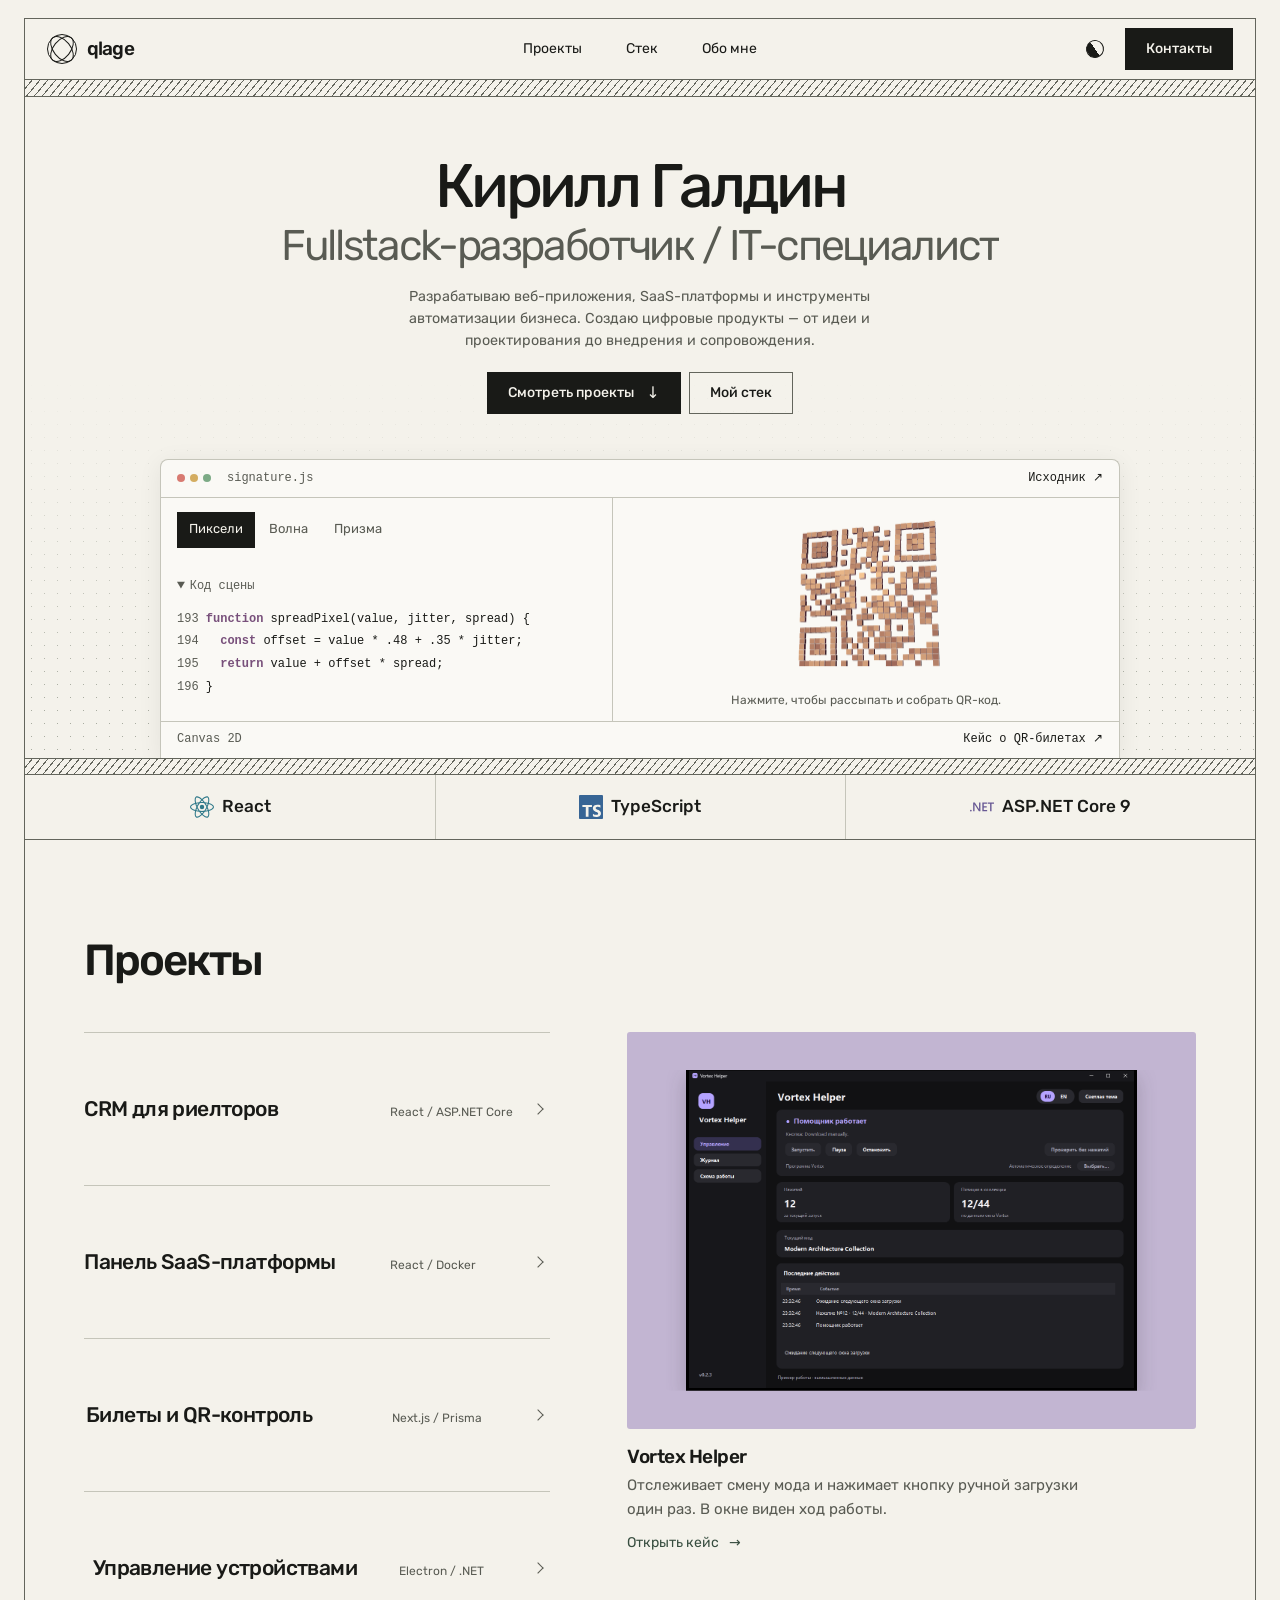
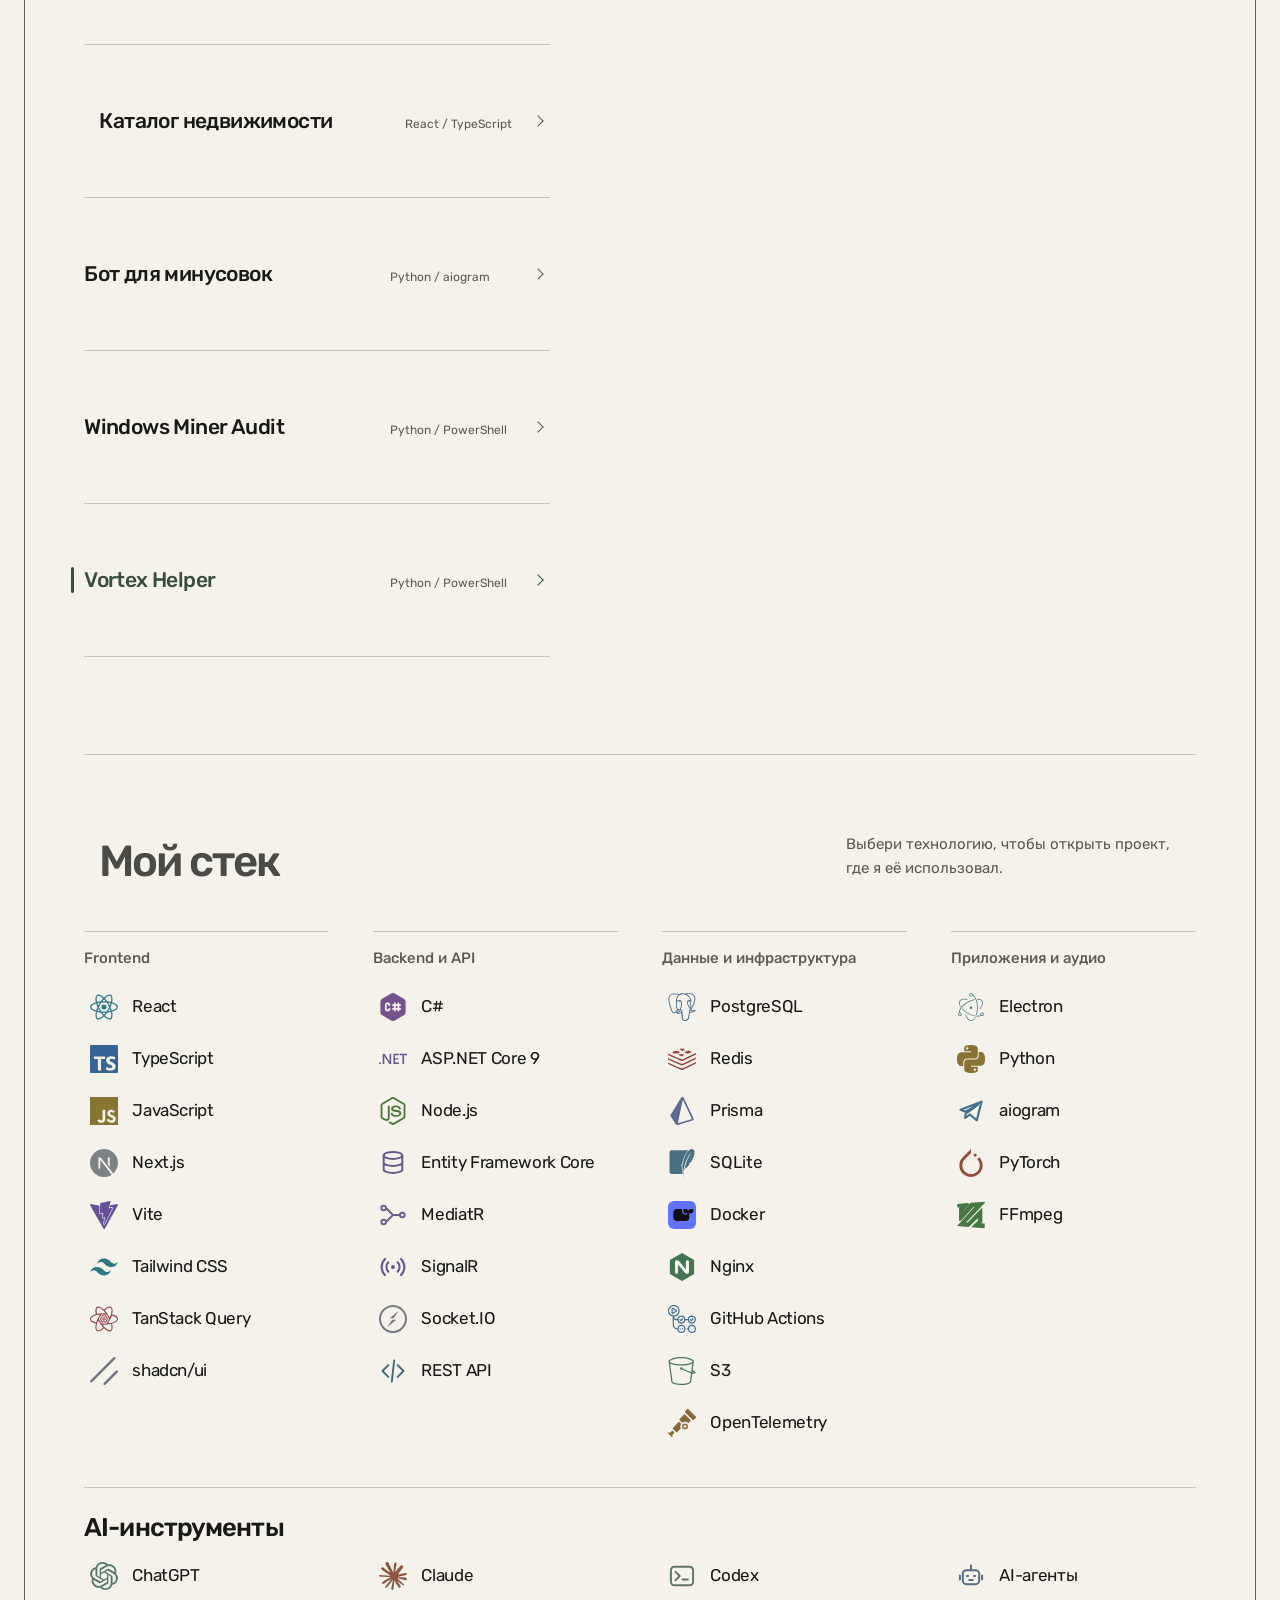
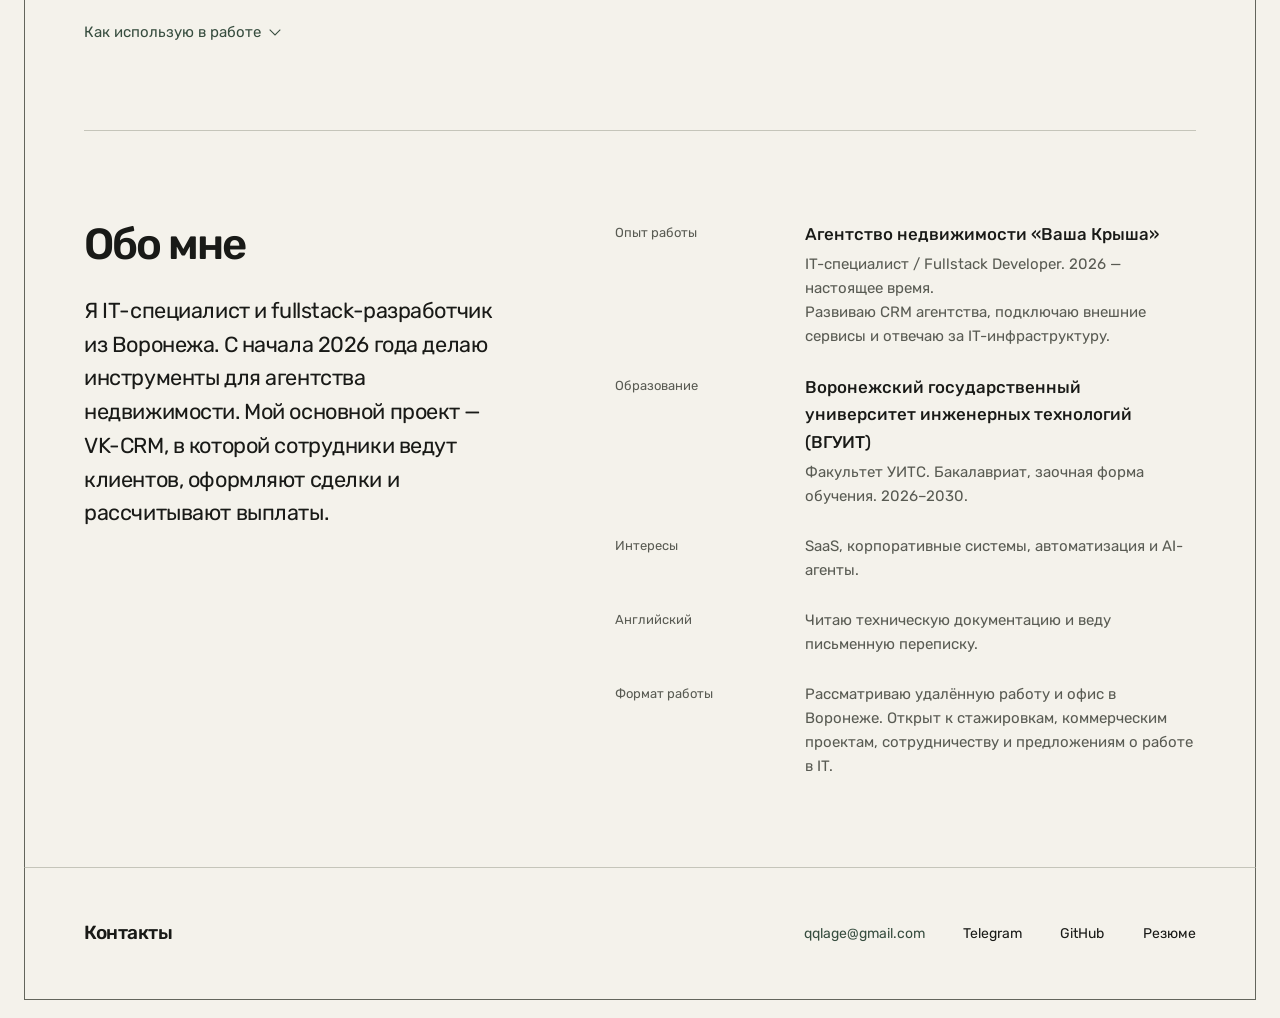
==== commit 8fcd5b07: "Add Windows Miner Audit and Vortex Helper to portfolio" ====
--- a/index.html
+++ b/index.html
@@ -9,7 +9,7 @@
   <title>Кирилл Галдин — Fullstack-разработчик / IT-специалист</title>
   <link rel="icon" href="icon.svg?v=13">
   <link rel="preload" href="assets/type/rubik.ttf" as="font" type="font/ttf" crossorigin>
-  <link rel="stylesheet" href="design.css?v=27">
+  <link rel="stylesheet" href="design.css?v=28">
   <script defer src="site.js?v=20"></script><script defer src="signature.js?v=10"></script>
 </head>
 <body data-page="home">
@@ -115,6 +115,20 @@
         <i class="go" aria-hidden="true"></i>
         <span class="entry-result">Вокалист присылает скриншот плеера и получает минусовку в том же чате. Если готовой версии нет, бот отделяет вокал от оригинала.</span>
       </a>
+    </li><li data-enter="project">
+      <a class="entry" href="case-miner-audit.html" data-key="miner-audit">
+        <span class="entry-thumb theme-miner-audit"><img loading="lazy" src="assets/miner-audit-dark-ru.png" alt=""></span>
+        <span class="entry-name"><strong>Windows Miner Audit</strong><small>Python / PowerShell</small></span>
+        <i class="go" aria-hidden="true"></i>
+        <span class="entry-result">Проверяет процессы, автозапуск и параметры защиты. По каждой находке показывает признаки и сохраняет отчёт.</span>
+      </a>
+    </li><li data-enter="project">
+      <a class="entry" href="case-vortex-helper.html" data-key="vortex-helper">
+        <span class="entry-thumb theme-vortex-helper"><img loading="lazy" src="assets/vortex-helper-dark-ru.png" alt=""></span>
+        <span class="entry-name"><strong>Vortex Helper</strong><small>Python / PowerShell</small></span>
+        <i class="go" aria-hidden="true"></i>
+        <span class="entry-result">Отслеживает смену мода и нажимает кнопку ручной загрузки один раз. В окне виден ход работы.</span>
+      </a>
     </li></ul>
       <div class="sample-stack" data-enter="preview"><a class="sample theme-crm" data-preview="crm" href="case-crm.html"
             aria-label="Открыть кейс CRM для риелторов">
@@ -151,6 +165,18 @@
             <span class="sample-art"><img loading="lazy" src="assets/music-input.jpg" alt="Исходный скриншот для распознавания трека"></span>
             <strong class="sample-name">Бот для минусовок</strong>
             <span class="sample-caption">Вокалист присылает скриншот плеера и получает минусовку в том же чате. Если готовой версии нет, бот отделяет вокал от оригинала.</span>
+            <span class="sample-link">Открыть кейс <span aria-hidden="true">→</span></span>
+          </a><a class="sample theme-miner-audit" data-preview="miner-audit" href="case-miner-audit.html"
+            aria-label="Открыть кейс Windows Miner Audit" hidden>
+            <span class="sample-art"><img loading="lazy" src="assets/miner-audit-dark-ru.png" alt="Результаты проверки"></span>
+            <strong class="sample-name">Windows Miner Audit</strong>
+            <span class="sample-caption">Проверяет процессы, автозапуск и параметры защиты. По каждой находке показывает признаки и сохраняет отчёт.</span>
+            <span class="sample-link">Открыть кейс <span aria-hidden="true">→</span></span>
+          </a><a class="sample theme-vortex-helper" data-preview="vortex-helper" href="case-vortex-helper.html"
+            aria-label="Открыть кейс Vortex Helper" hidden>
+            <span class="sample-art"><img loading="lazy" src="assets/vortex-helper-dark-ru.png" alt="Журнал помощника"></span>
+            <strong class="sample-name">Vortex Helper</strong>
+            <span class="sample-caption">Отслеживает смену мода и нажимает кнопку ручной загрузки один раз. В окне виден ход работы.</span>
             <span class="sample-link">Открыть кейс <span aria-hidden="true">→</span></span>
           </a></div>
     </div>
--- a/design.css
+++ b/design.css
@@ -170,6 +170,8 @@
 .theme-racs { --mount: #beb6d2; --shot: shot-racs; }
 .theme-music { --mount: #95b8c8; --shot: shot-music; }
 .theme-crm { --mount: #c5c9f2; --shot: shot-crm; }
+.theme-miner-audit { --mount: #a3c6b9; --shot: shot-miner-audit; }
+.theme-vortex-helper { --mount: #c2b5d2; --shot: shot-vortex-helper; }
 .sample-stack { position: sticky; top: clamp(16px, 6vh, 64px); align-self: start; }
 .departing-art { position: absolute; top: 0; left: 0; right: 0; z-index: 1; pointer-events: none; }
 .departing-art.theme-estate img { object-fit: cover; object-position: top center; }
